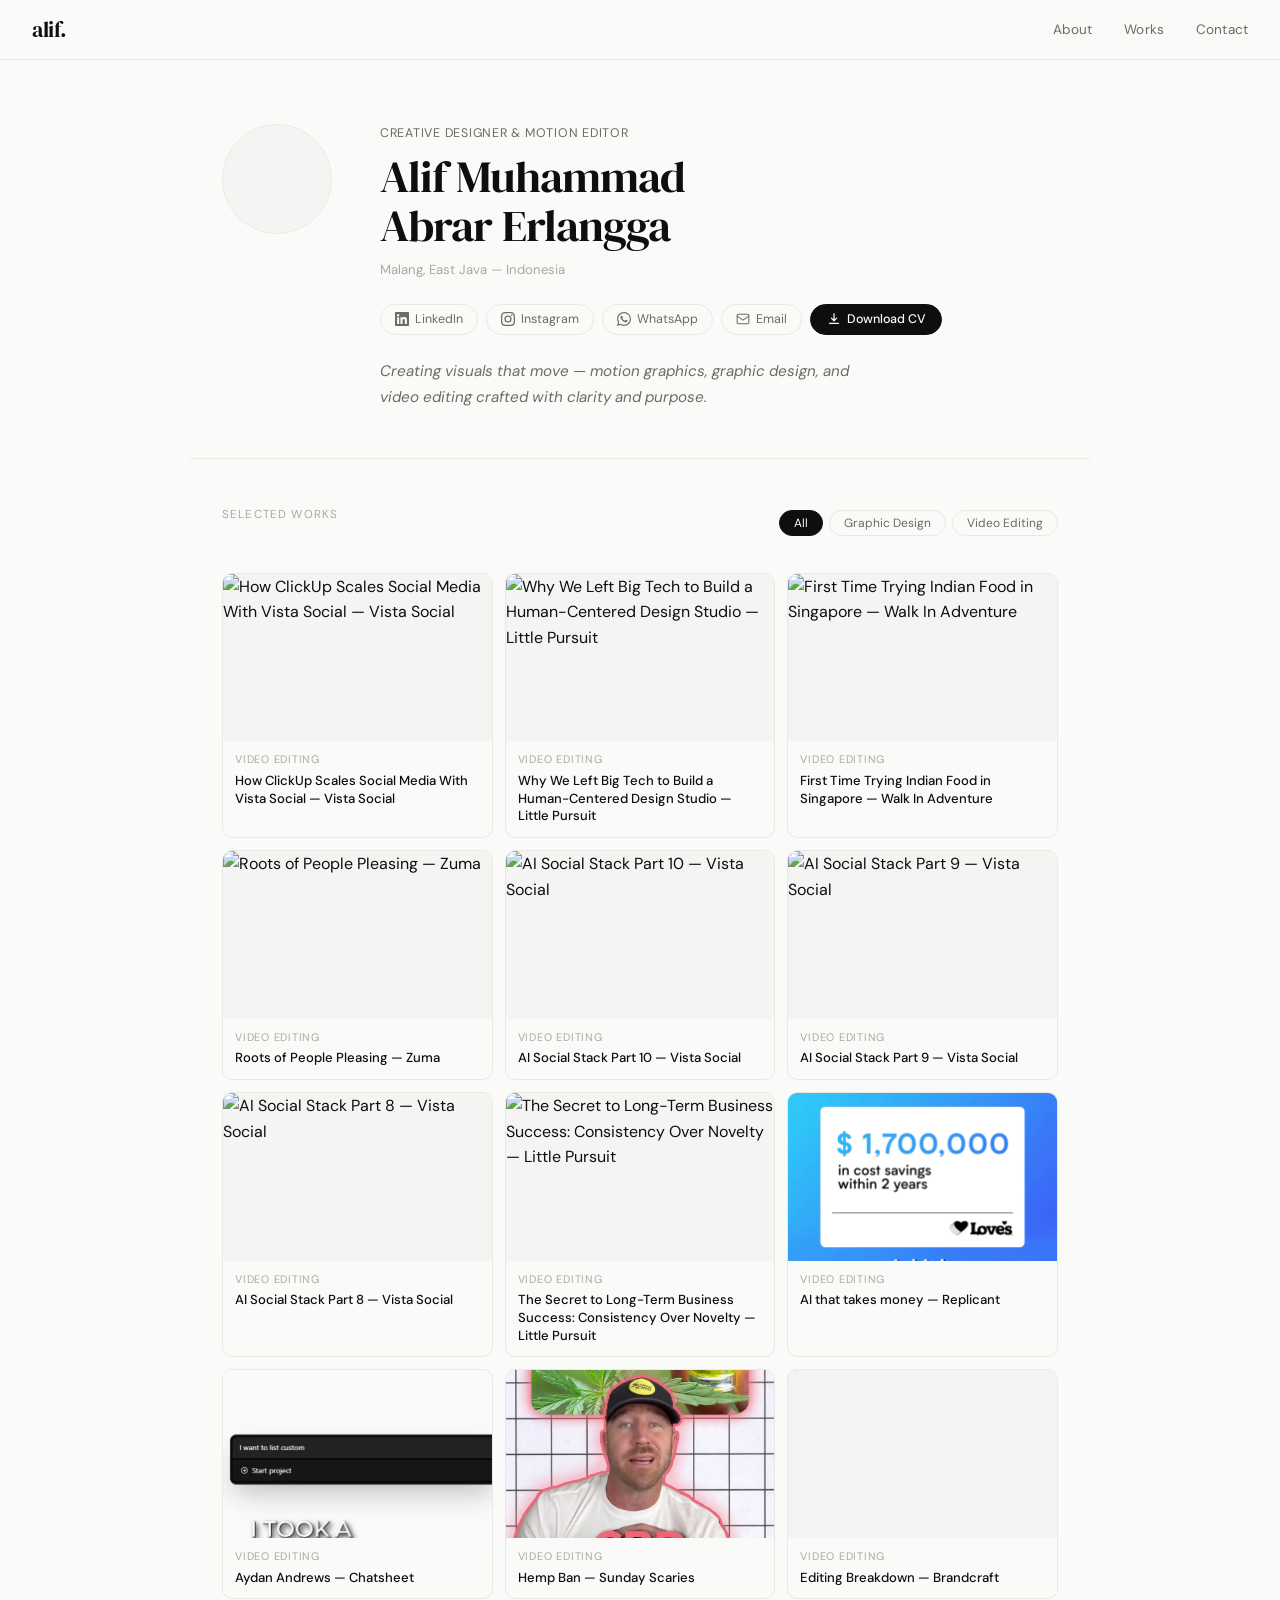
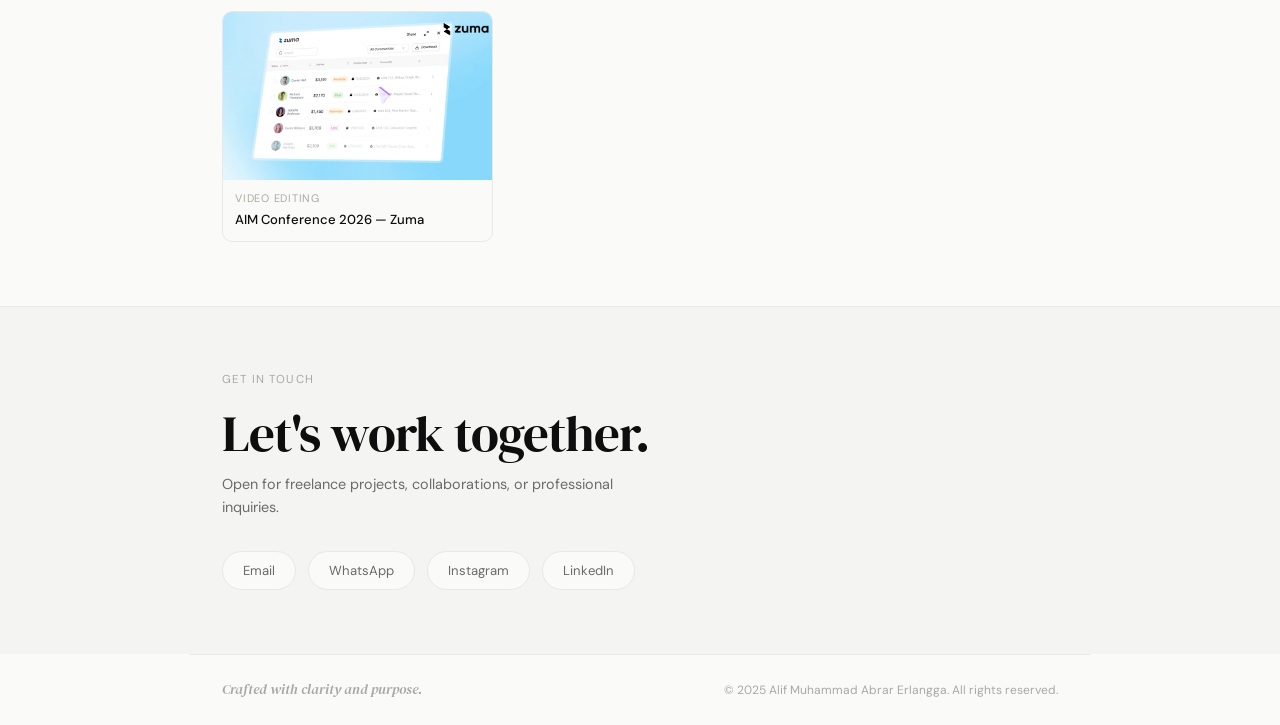
==== index.html @ cfc94c63 "Update index.html" ====
<!DOCTYPE html>
<html lang="id">
<head>
  <meta charset="UTF-8" />
  <meta name="viewport" content="width=device-width, initial-scale=1.0" />
  <title>Alif Muhammad Abrar Erlangga — Creative Designer & Motion Editor</title>
  <meta name="description" content="Portfolio of Alif Muhammad Abrar Erlangga — Creative Designer & Motion Editor based in Malang, Indonesia." />
  <link rel="stylesheet" href="style.css" />
  <link rel="stylesheet" href="lightbox.css" />
  <link rel="preconnect" href="https://fonts.googleapis.com" />
  <link rel="preconnect" href="https://fonts.gstatic.com" crossorigin />
  <link rel="icon" type="image/png" href="favicon.png" />
  <link href="https://fonts.googleapis.com/css2?family=DM+Sans:ital,opsz,wght@0,9..40,300;0,9..40,400;0,9..40,500;1,9..40,300&family=DM+Serif+Display:ital@0;1&display=swap" rel="stylesheet" />
</head>
<body>

  <!-- NAVBAR -->
  <nav class="navbar" id="navbar">
    <a href="#" class="nav-logo">alif.</a>
    <div class="nav-links">
      <a href="#about" class="nav-link">About</a>
      <a href="#works" class="nav-link">Works</a>
      <a href="#contact" class="nav-link">Contact</a>
    </div>
    <button class="nav-toggle" id="navToggle" aria-label="Toggle menu">
      <span></span><span></span>
    </button>
  </nav>

  <!-- HERO -->
  <section class="hero" id="about">
    <div class="hero-inner">
      <div class="hero-photo-col">
        <div class="hero-photo">
          <img src="assets/img/profile.jpg" alt="Alif Muhammad Abrar Erlangga" onerror="this.style.display='none';this.nextElementSibling.style.display='flex'" />
          <div class="hero-initials">AE</div>
        </div>
      </div>
      <div class="hero-info">
        <p class="hero-role">Creative Designer &amp; Motion Editor</p>
        <h1 class="hero-name">Alif Muhammad<br>Abrar Erlangga</h1>
        <p class="hero-location">Malang, East Java — Indonesia</p>
        <div class="hero-actions">
          <a href="https://linkedin.com/in/alif-muhammad-abrar-erlangga-16650622a" target="_blank" class="btn-social">
            <svg width="14" height="14" viewBox="0 0 24 24" fill="currentColor"><path d="M20.447 20.452h-3.554v-5.569c0-1.328-.027-3.037-1.852-3.037-1.853 0-2.136 1.445-2.136 2.939v5.667H9.351V9h3.414v1.561h.046c.477-.9 1.637-1.85 3.37-1.85 3.601 0 4.267 2.37 4.267 5.455v6.286zM5.337 7.433a2.062 2.062 0 01-2.063-2.065 2.064 2.064 0 112.063 2.065zm1.782 13.019H3.555V9h3.564v11.452zM22.225 0H1.771C.792 0 0 .774 0 1.729v20.542C0 23.227.792 24 1.771 24h20.451C23.2 24 24 23.227 24 22.271V1.729C24 .774 23.2 0 22.222 0h.003z"/></svg>
            LinkedIn
          </a>
          <a href="https://instagram.com/aliiffffffff" target="_blank" class="btn-social">
            <svg width="14" height="14" viewBox="0 0 24 24" fill="currentColor"><path d="M12 2.163c3.204 0 3.584.012 4.85.07 3.252.148 4.771 1.691 4.919 4.919.058 1.265.069 1.645.069 4.849 0 3.205-.012 3.584-.069 4.849-.149 3.225-1.664 4.771-4.919 4.919-1.266.058-1.644.07-4.85.07-3.204 0-3.584-.012-4.849-.07-3.26-.149-4.771-1.699-4.919-4.92-.058-1.265-.07-1.644-.07-4.849 0-3.204.013-3.583.07-4.849.149-3.227 1.664-4.771 4.919-4.919 1.266-.057 1.645-.069 4.849-.069zM12 0C8.741 0 8.333.014 7.053.072 2.695.272.273 2.69.073 7.052.014 8.333 0 8.741 0 12c0 3.259.014 3.668.072 4.948.2 4.358 2.618 6.78 6.98 6.98C8.333 23.986 8.741 24 12 24c3.259 0 3.668-.014 4.948-.072 4.354-.2 6.782-2.618 6.979-6.98.059-1.28.073-1.689.073-4.948 0-3.259-.014-3.667-.072-4.947-.196-4.354-2.617-6.78-6.979-6.98C15.668.014 15.259 0 12 0zm0 5.838a6.162 6.162 0 100 12.324 6.162 6.162 0 000-12.324zM12 16a4 4 0 110-8 4 4 0 010 8zm6.406-11.845a1.44 1.44 0 100 2.881 1.44 1.44 0 000-2.881z"/></svg>
            Instagram
          </a>
          <a href="https://wa.me/6282291507173" target="_blank" class="btn-social">
            <svg width="14" height="14" viewBox="0 0 24 24" fill="currentColor"><path d="M17.472 14.382c-.297-.149-1.758-.867-2.03-.967-.273-.099-.471-.148-.67.15-.197.297-.767.966-.94 1.164-.173.199-.347.223-.644.075-.297-.15-1.255-.463-2.39-1.475-.883-.788-1.48-1.761-1.653-2.059-.173-.297-.018-.458.13-.606.134-.133.298-.347.446-.52.149-.174.198-.298.298-.497.099-.198.05-.371-.025-.52-.075-.149-.669-1.612-.916-2.207-.242-.579-.487-.5-.669-.51-.173-.008-.371-.01-.57-.01-.198 0-.52.074-.792.372-.272.297-1.04 1.016-1.04 2.479 0 1.462 1.065 2.875 1.213 3.074.149.198 2.096 3.2 5.077 4.487.709.306 1.262.489 1.694.625.712.227 1.36.195 1.871.118.571-.085 1.758-.719 2.006-1.413.248-.694.248-1.289.173-1.413-.074-.124-.272-.198-.57-.347m-5.421 7.403h-.004a9.87 9.87 0 01-5.031-1.378l-.361-.214-3.741.982.998-3.648-.235-.374a9.86 9.86 0 01-1.51-5.26c.001-5.45 4.436-9.884 9.888-9.884 2.64 0 5.122 1.03 6.988 2.898a9.825 9.825 0 012.893 6.994c-.003 5.45-4.437 9.884-9.885 9.884m8.413-18.297A11.815 11.815 0 0012.05 0C5.495 0 .16 5.335.157 11.892c0 2.096.547 4.142 1.588 5.945L.057 24l6.305-1.654a11.882 11.882 0 005.683 1.448h.005c6.554 0 11.89-5.335 11.893-11.893a11.821 11.821 0 00-3.48-8.413z"/></svg>
            WhatsApp
          </a>
          <a href="mailto:alifsds5d@gmail.com" class="btn-social">
            <svg width="14" height="14" viewBox="0 0 24 24" fill="none" stroke="currentColor" stroke-width="1.8" stroke-linecap="round" stroke-linejoin="round"><rect x="2" y="4" width="20" height="16" rx="2"/><path d="M2 7l10 7 10-7"/></svg>
            Email
          </a>
          <a href="CV 2026 - CR.pdf" target="_blank" class="btn-cv">
            <svg width="14" height="14" viewBox="0 0 16 16" fill="none"><path d="M8 2v8M5 7l3 3 3-3M3 13h10" stroke="currentColor" stroke-width="1.4" stroke-linecap="round" stroke-linejoin="round"/></svg>
            Download CV
          </a>
        </div>
        <p class="hero-tagline">Creating visuals that move — motion graphics, graphic design, and video editing crafted with clarity and purpose.</p>
      </div>
    </div>
  </section>

  <!-- DIVIDER -->
  <div class="section-divider"></div>

  <!-- WORKS -->
  <section class="works" id="works">
  <div class="works-header">
    <p class="section-label">Selected works</p>
    <div class="filter-row" id="filterRow">
      <button class="filter-btn active" data-filter="all">All</button>
      <button class="filter-btn" data-filter="graphic-design">Graphic Design</button>
      <button class="filter-btn" data-filter="video-editing">Video Editing</button>
    </div>
  </div>
 
  <div class="works-grid" id="worksGrid">
 
    <!-- 
    ============================================
    TEMPLATE KARTU VIDEO — YOUTUBE
    ============================================
    data-video-type="youtube"
    data-video-src = embed URL YouTube
 
    Cara dapat embed URL YouTube:
    1. Buka video di YouTube
    2. Klik Share → Embed
    3. Copy hanya bagian src="..." nya saja
       Contoh: https://www.youtube.com/embed/xxxxxxxxxxx
    ============================================
    -->
    <a href="#" class="work-card" 
       data-category="video-editing"
       data-video-type="youtube"
       data-video-src="https://www.youtube.com/embed/0dvUJaFD2ds?si=YnhcgxClpp3UQ9eo"
       data-orientation="horizontal">
      <div class="work-thumb">
        <img src="https://img.youtube.com/vi/0dvUJaFD2ds/maxresdefault.jpg" alt="How ClickUp Scales Social Media With Vista Social — Vista Social" />
        <div class="play-icon">
          <div class="play-circle">
            <svg width="14" height="14" viewBox="0 0 16 16" fill="#0e0e0e"><path d="M5 3.5l8 4.5-8 4.5V3.5z"/></svg>
          </div>
        </div>
        <span class="source-badge">YouTube</span>
      </div>
      <div class="work-info">
        <span class="work-cat">Video Editing</span>
        <p class="work-title">How ClickUp Scales Social Media With Vista Social — Vista Social</p>
      </div>
    </a>

    <a href="#" class="work-card" 
       data-category="video-editing"
       data-video-type="youtube"
       data-video-src="https://www.youtube.com/embed/MTUBtIUphks?si=9k45FvwaZe3QTC3C"
       data-orientation="horizontal">
      <div class="work-thumb">
        <img src="https://img.youtube.com/vi/MTUBtIUphks/maxresdefault.jpg" alt="Why We Left Big Tech to Build a Human-Centered Design Studio — Little Pursuit" />
        <div class="play-icon">
          <div class="play-circle">
            <svg width="14" height="14" viewBox="0 0 16 16" fill="#0e0e0e"><path d="M5 3.5l8 4.5-8 4.5V3.5z"/></svg>
          </div>
        </div>
        <span class="source-badge">YouTube</span>
      </div>
      <div class="work-info">
        <span class="work-cat">Video Editing</span>
        <p class="work-title">Why We Left Big Tech to Build a Human-Centered Design Studio — Little Pursuit</p>
      </div>
    </a>

    <a href="#" class="work-card" 
       data-category="video-editing"
       data-video-type="youtube"
       data-video-src="https://www.youtube.com/embed/rChV_Sbd2rg"
       data-orientation="vertical">
      <div class="work-thumb">
        <img src="https://img.youtube.com/vi/rChV_Sbd2rg/maxresdefault.jpg" alt="First Time Trying Indian Food in Singapore — Walk In Adventure" />
        <div class="play-icon">
          <div class="play-circle">
            <svg width="14" height="14" viewBox="0 0 16 16" fill="#0e0e0e"><path d="M5 3.5l8 4.5-8 4.5V3.5z"/></svg>
          </div>
        </div>
        <span class="source-badge">YouTube</span>
      </div>
      <div class="work-info">
        <span class="work-cat">Video Editing</span>
        <p class="work-title">First Time Trying Indian Food in Singapore — Walk In Adventure</p>
      </div>
    </a>

    <a href="#" class="work-card" 
       data-category="video-editing"
       data-video-type="youtube"
       data-video-src="https://www.youtube.com/embed/nUS17fN86F8"
       data-orientation="vertical">
      <div class="work-thumb">
        <img src="https://img.youtube.com/vi/nUS17fN86F8/maxresdefault.jpg" alt="Roots of People Pleasing — Zuma" />
        <div class="play-icon">
          <div class="play-circle">
            <svg width="14" height="14" viewBox="0 0 16 16" fill="#0e0e0e"><path d="M5 3.5l8 4.5-8 4.5V3.5z"/></svg>
          </div>
        </div>
        <span class="source-badge">YouTube</span>
      </div>
      <div class="work-info">
        <span class="work-cat">Video Editing</span>
        <p class="work-title">Roots of People Pleasing — Zuma</p>
      </div>
    </a>

    <a href="#" class="work-card" 
       data-category="video-editing"
       data-video-type="youtube"
       data-video-src="https://www.youtube.com/embed/9LvOjXJvP6I"
       data-orientation="vertical">
      <div class="work-thumb">
        <img src="https://img.youtube.com/vi/9LvOjXJvP6I/maxresdefault.jpg" alt="AI Social Stack Part 10 — Vista Social" />
        <div class="play-icon">
          <div class="play-circle">
            <svg width="14" height="14" viewBox="0 0 16 16" fill="#0e0e0e"><path d="M5 3.5l8 4.5-8 4.5V3.5z"/></svg>
          </div>
        </div>
        <span class="source-badge">YouTube</span>
      </div>
      <div class="work-info">
        <span class="work-cat">Video Editing</span>
        <p class="work-title">AI Social Stack Part 10 — Vista Social</p>
      </div>
    </a>

    <a href="#" class="work-card" 
       data-category="video-editing"
       data-video-type="youtube"
       data-video-src="https://www.youtube.com/embed/sD-t9vkwMe4"
       data-orientation="vertical">
      <div class="work-thumb">
        <img src="https://img.youtube.com/vi/sD-t9vkwMe4/maxresdefault.jpg" alt="AI Social Stack Part 9 — Vista Social" />
        <div class="play-icon">
          <div class="play-circle">
            <svg width="14" height="14" viewBox="0 0 16 16" fill="#0e0e0e"><path d="M5 3.5l8 4.5-8 4.5V3.5z"/></svg>
          </div>
        </div>
        <span class="source-badge">YouTube</span>
      </div>
      <div class="work-info">
        <span class="work-cat">Video Editing</span>
        <p class="work-title">AI Social Stack Part 9 — Vista Social</p>
      </div>
    </a>

    <a href="#" class="work-card" 
       data-category="video-editing"
       data-video-type="youtube"
       data-video-src="https://www.youtube.com/embed/T8sllwCwqHg"
       data-orientation="vertical">
      <div class="work-thumb">
        <img src="https://img.youtube.com/vi/T8sllwCwqHg/maxresdefault.jpg" alt="AI Social Stack Part 8 — Vista Social" />
        <div class="play-icon">
          <div class="play-circle">
            <svg width="14" height="14" viewBox="0 0 16 16" fill="#0e0e0e"><path d="M5 3.5l8 4.5-8 4.5V3.5z"/></svg>
          </div>
        </div>
        <span class="source-badge">YouTube</span>
      </div>
      <div class="work-info">
        <span class="work-cat">Video Editing</span>
        <p class="work-title">AI Social Stack Part 8 — Vista Social</p>
      </div>
    </a>

    <a href="#" class="work-card" 
       data-category="video-editing"
       data-video-type="youtube"
       data-video-src="https://www.youtube.com/embed/FMcfrG5ez_Y"
       data-orientation="vertical">
      <div class="work-thumb">
        <img src="https://img.youtube.com/vi/FMcfrG5ez_Y/maxresdefault.jpg" alt="The Secret to Long-Term Business Success: Consistency Over Novelty — Little Pursuit" />
        <div class="play-icon">
          <div class="play-circle">
            <svg width="14" height="14" viewBox="0 0 16 16" fill="#0e0e0e"><path d="M5 3.5l8 4.5-8 4.5V3.5z"/></svg>
          </div>
        </div>
        <span class="source-badge">YouTube</span>
      </div>
      <div class="work-info">
        <span class="work-cat">Video Editing</span>
        <p class="work-title">The Secret to Long-Term Business Success: Consistency Over Novelty — Little Pursuit</p>
      </div>
    </a>
 
    <!-- 
    ============================================
    TEMPLATE KARTU VIDEO — GOOGLE DRIVE
    ============================================
    data-video-type="drive"
    data-video-src = embed URL Google Drive
 
    Cara dapat embed URL Google Drive:
    1. Upload video ke Google Drive
    2. Klik kanan video → Share → ubah ke "Anyone with the link"
    3. Klik kanan lagi → Open in new window
    4. Dari URL: https://drive.google.com/file/d/XXXXX/view
       Ubah jadi: https://drive.google.com/file/d/XXXXX/preview
    ============================================
    -->
    <a href="#" class="work-card"
       data-category="video-editing"
       data-video-type="drive"
       data-video-src="https://drive.google.com/file/d/1Qgv0s7dzySs5MHs0oPXRIQ0ST_lhKuOT/preview"
       data-orientation="vertical">
      <div class="work-thumb">
        <img src="assets/works/Replicant_AI that makes Money.png" alt="AI that takes money — Replicant" onerror="this.parentElement.classList.add('thumb-empty')" />
        <div class="play-icon">
          <div class="play-circle">
            <svg width="14" height="14" viewBox="0 0 16 16" fill="#0e0e0e"><path d="M5 3.5l8 4.5-8 4.5V3.5z"/></svg>
          </div>
        </div>
        <span class="source-badge">Drive</span>
      </div>
      <div class="work-info">
        <span class="work-cat">Video Editing</span>
        <p class="work-title">AI that takes money — Replicant</p>
      </div>
    </a>

    <a href="#" class="work-card"
       data-category="video-editing"
       data-video-type="drive"
       data-video-src="https://drive.google.com/file/d/1n0M-K12EulXLq_v0xlgLRZCsoUKAUzN-/preview"
       data-orientation="vertical">
      <div class="work-thumb">
        <img src="assets/works/Chatsheet_Aydan Andrews.png" alt="Aydan Andrews — Chatsheet" onerror="this.parentElement.classList.add('thumb-empty')" />
        <div class="play-icon">
          <div class="play-circle">
            <svg width="14" height="14" viewBox="0 0 16 16" fill="#0e0e0e"><path d="M5 3.5l8 4.5-8 4.5V3.5z"/></svg>
          </div>
        </div>
        <span class="source-badge">Drive</span>
      </div>
      <div class="work-info">
        <span class="work-cat">Video Editing</span>
        <p class="work-title">Aydan Andrews — Chatsheet</p>
      </div>
    </a>
 
    <!-- 
    ============================================
    TEMPLATE KARTU VIDEO — INSTAGRAM
    ============================================
    data-video-type="instagram"
    data-video-src = URL postingan Instagram kamu
 
    Contoh: https://www.instagram.com/p/XXXXXXXXXX/
    ============================================
    -->
    <a href="#" class="work-card"
       data-category="video-editing"
       data-video-type="instagram"
       data-video-src="https://www.instagram.com/reel/DScxjE4gTkS/?igsh=MXd1cHI3OWJhMjhiZA=="
       data-orientation="vertical">
      <div class="work-thumb">
        <img src="assets/works/Sunday Scaries_Hemp Ban.png" alt="Hemp Ban — Sunday Scaries" onerror="this.parentElement.classList.add('thumb-empty')" />
        <div class="play-icon">
          <div class="play-circle">
            <svg width="14" height="14" viewBox="0 0 16 16" fill="#0e0e0e"><path d="M5 3.5l8 4.5-8 4.5V3.5z"/></svg>
          </div>
        </div>
        <span class="source-badge">Instagram</span>
      </div>
      <div class="work-info">
        <span class="work-cat">Video Editing</span>
        <p class="work-title">Hemp Ban — Sunday Scaries</p>
      </div>
    </a>

    <a href="#" class="work-card"
       data-category="video-editing"
       data-video-type="instagram"
       data-video-src="https://www.instagram.com/reel/DUTu4dXDnOI"
       data-orientation="vertical">
      <div class="work-thumb">
        <img src="assets/works/Brandcraft_Editing Breakdown.png" alt="Editing Breakdown — Brandcraft" onerror="this.parentElement.classList.add('thumb-empty')" />
        <div class="play-icon">
          <div class="play-circle">
            <svg width="14" height="14" viewBox="0 0 16 16" fill="#0e0e0e"><path d="M5 3.5l8 4.5-8 4.5V3.5z"/></svg>
          </div>
        </div>
        <span class="source-badge">Instagram</span>
      </div>
      <div class="work-info">
        <span class="work-cat">Video Editing</span>
        <p class="work-title">Editing Breakdown — Brandcraft</p>
      </div>
    </a>

    <!-- 
    ============================================
    TEMPLATE KARTU VIDEO — LINKEDIN
    ============================================
    data-video-type="instagram"
    data-video-src = URL postingan Instagram kamu
 
    Contoh: https://www.instagram.com/p/XXXXXXXXXX/
    ============================================
    -->

    <a href="#" class="work-card"
   data-category="video-editing"
   data-video-type="linkedin"
   data-video-src="https://www.linkedin.com/posts/kendrick-bradley-3b094a108_ive-watched-ai-fail-in-front-of-prospects-ugcPost-7450629073292144640-C3cm"
   data-orientation="horizontal">
  <div class="work-thumb">
    <img src="assets/works/Zuma_AIM Conference 2026.png" alt="AIM Conference 2026 - Zuma"
         onerror="this.parentElement.classList.add('thumb-empty')" />
    <div class="play-icon">
      <div class="play-circle">
        <svg width="14" height="14" viewBox="0 0 16 16" fill="#0e0e0e">
          <path d="M5 3.5l8 4.5-8 4.5V3.5z"/>
        </svg>
      </div>
    </div>
    <span class="source-badge">LinkedIn</span>
  </div>
  <div class="work-info">
    <span class="work-cat">Video Editing</span>
    <p class="work-title">AIM Conference 2026 — Zuma</p>
  </div>
</a>
 
    <!-- 
    ============================================
    TEMPLATE KARTU GRAPHIC DESIGN (bukan video)
    Kartu ini klik → buka halaman project detail
    ============================================
    -->
    <!-- <a href="project-1.html" class="work-card" data-category="graphic-design">
      <div class="work-thumb">
        <img src="assets/works/design-1.jpg" alt="Design project 1" onerror="this.parentElement.classList.add('thumb-empty')" />
      </div>
      <div class="work-info">
        <span class="work-cat">Graphic Design</span>
        <p class="work-title">Nama Project — 2024</p>
      </div>
    </a> -->
 
    <!-- Tambah kartu baru dengan cara copy salah satu template di atas -->
 
  </div>
</section>

  <!-- CONTACT -->
  <section class="contact" id="contact">
    <div class="contact-inner">
      <p class="section-label">Get in touch</p>
      <h2 class="contact-heading">Let's work together.</h2>
      <p class="contact-sub">Open for freelance projects, collaborations, or professional inquiries.</p>
      <div class="contact-links">
        <a href="mailto:alifsds5d@gmail.com" class="contact-link">Email</a>
        <a href="https://wa.me/6282291507173" target="_blank" class="contact-link">WhatsApp</a>
        <a href="https://instagram.com/aliiffffffff" target="_blank" class="contact-link">Instagram</a>
        <a href="https://linkedin.com/in/alif-muhammad-abrar-erlangga-16650622a" target="_blank" class="contact-link">LinkedIn</a>
      </div>
    </div>
  </section>

  <!-- FOOTER -->
  <footer class="footer">
    <p class="footer-craft">Crafted with clarity and purpose.</p>
    <p class="footer-copy">© 2025 Alif Muhammad Abrar Erlangga. All rights reserved.</p>
  </footer>

  <script src="script.js"></script>

<div class="lightbox-overlay" id="lightboxOverlay">
  <div class="lightbox-box">
    <button class="lightbox-close" id="lightboxClose" aria-label="Tutup video">
      <svg width="14" height="14" viewBox="0 0 14 14" fill="none">
        <path d="M1 1l12 12M13 1L1 13" stroke-width="1.5" stroke-linecap="round"/>
      </svg>
    </button>
 
    <!-- YouTube / Drive -->
    <div class="lightbox-iframe-wrap" id="lightboxIframeWrap">
      <iframe src="" allowfullscreen allow="autoplay; encrypted-media"></iframe>
    </div>
 
    <!-- Instagram/LinkedIn redirect -->
<div class="lightbox-ig" id="lightboxIg" style="display:none">
      <div class="lightbox-ig-icon" id="lightboxIgIcon"></div>
      <p class="lightbox-ig-title" id="lightboxIgTitle"></p>
      <p class="lightbox-ig-sub" id="lightboxIgSub"></p>
      <a href="#" id="lightboxIgBtn" target="_blank" class="lightbox-ig-btn"></a>
    </div>
  </div>
</div>

  <script src="script.js"></script>
<script src="lightbox.js"></script>
  
</body>
</html>
---- style.css ----
/* =====================
   RESET & BASE
   ===================== */
*, *::before, *::after {
  box-sizing: border-box;
  margin: 0;
  padding: 0;
}

:root {
  --black: #0e0e0e;
  --white: #fafaf8;
  --gray-100: #f4f4f2;
  --gray-200: #e8e8e5;
  --gray-400: #a8a8a4;
  --gray-600: #6b6b67;
  --gray-800: #2e2e2c;
  --accent: #0e0e0e;

  --font-display: 'DM Serif Display', serif;
  --font-body: 'DM Sans', sans-serif;

  --nav-h: 60px;
  --max-w: 900px;
  --radius: 10px;
  --radius-sm: 6px;
  --transition: 0.2s ease;
}

html {
  scroll-behavior: smooth;
}

body {
  font-family: var(--font-body);
  background: var(--white);
  color: var(--black);
  line-height: 1.6;
  -webkit-font-smoothing: antialiased;
}

img, video {
  max-width: 100%;
  display: block;
}

a {
  color: inherit;
  text-decoration: none;
}

/* =====================
   NAVBAR
   ===================== */
.navbar {
  position: sticky;
  top: 0;
  z-index: 100;
  height: var(--nav-h);
  display: flex;
  align-items: center;
  justify-content: space-between;
  padding: 0 2rem;
  background: rgba(250, 250, 248, 0.92);
  backdrop-filter: blur(12px);
  border-bottom: 0.5px solid var(--gray-200);
  transition: border-color var(--transition);
}

.nav-logo {
  font-family: var(--font-display);
  font-size: 1.4rem;
  color: var(--black);
  letter-spacing: -0.02em;
}

.nav-links {
  display: flex;
  gap: 2rem;
}

.nav-link {
  font-size: 0.85rem;
  color: var(--gray-600);
  letter-spacing: 0.01em;
  transition: color var(--transition);
}

.nav-link:hover {
  color: var(--black);
}

.nav-toggle {
  display: none;
  flex-direction: column;
  gap: 5px;
  background: none;
  border: none;
  cursor: pointer;
  padding: 4px;
}

.nav-toggle span {
  display: block;
  width: 22px;
  height: 1.5px;
  background: var(--black);
  transition: var(--transition);
}

/* =====================
   HERO
   ===================== */
.hero {
  max-width: var(--max-w);
  margin: 0 auto;
  padding: 4rem 2rem 3rem;
}

.hero-inner {
  display: flex;
  gap: 3rem;
  align-items: flex-start;
}

.hero-photo-col {
  flex-shrink: 0;
}

.hero-photo {
  width: 110px;
  height: 110px;
  border-radius: 50%;
  overflow: hidden;
  border: 0.5px solid var(--gray-200);
  background: var(--gray-100) url('assets/img/profile.jpg') no-repeat center 20% / cover;
  display: flex;
  align-items: center;
  justify-content: center;
}

.hero-photo img {
  display: none;
}

.hero-initials {
  font-family: var(--font-display);
  font-size: 1.6rem;
  color: var(--gray-400);
  display: none !important;
}

.hero-photo img + .hero-initials {
  display: flex;
}

.hero-info {
  flex: 1;
}

.hero-role {
  font-size: 0.78rem;
  color: var(--gray-600);
  letter-spacing: 0.06em;
  text-transform: uppercase;
  margin-bottom: 0.5rem;
}

.hero-name {
  font-family: var(--font-display);
  font-size: clamp(1.9rem, 4vw, 2.8rem);
  font-weight: 400;
  line-height: 1.1;
  letter-spacing: -0.02em;
  color: var(--black);
  margin-bottom: 0.5rem;
}

.hero-location {
  font-size: 0.82rem;
  color: var(--gray-400);
  margin-bottom: 1.5rem;
}

.hero-actions {
  display: flex;
  gap: 8px;
  flex-wrap: wrap;
  margin-bottom: 1.5rem;
}

.btn-social {
  display: inline-flex;
  align-items: center;
  gap: 6px;
  font-size: 0.78rem;
  color: var(--gray-600);
  border: 0.5px solid var(--gray-200);
  border-radius: 99px;
  padding: 5px 14px;
  transition: all var(--transition);
  background: transparent;
}

.btn-social:hover {
  color: var(--black);
  border-color: var(--gray-400);
  background: var(--gray-100);
}

.btn-cv {
  display: inline-flex;
  align-items: center;
  gap: 6px;
  font-size: 0.78rem;
  font-weight: 500;
  color: var(--white);
  background: var(--black);
  border: 0.5px solid var(--black);
  border-radius: 99px;
  padding: 5px 16px;
  transition: all var(--transition);
}

.btn-cv:hover {
  background: var(--gray-800);
}

.hero-tagline {
  font-size: 0.95rem;
  color: var(--gray-600);
  line-height: 1.65;
  max-width: 480px;
  font-style: italic;
}

/* =====================
   DIVIDER
   ===================== */
.section-divider {
  max-width: var(--max-w);
  margin: 0 auto;
  padding: 0 2rem;
  height: 0.5px;
  background: var(--gray-200);
}

/* =====================
   WORKS
   ===================== */
.works {
  max-width: var(--max-w);
  margin: 0 auto;
  padding: 3rem 2rem 4rem;
}

.section-label {
  font-size: 0.72rem;
  text-transform: uppercase;
  letter-spacing: 0.1em;
  color: var(--gray-400);
  margin-bottom: 1rem;
}

.works-header {
  display: flex;
  align-items: center;
  justify-content: space-between;
  flex-wrap: wrap;
  gap: 1rem;
  margin-bottom: 2rem;
}

.filter-row {
  display: flex;
  gap: 6px;
  flex-wrap: wrap;
}

.filter-btn {
  font-family: var(--font-body);
  font-size: 0.75rem;
  padding: 4px 14px;
  border-radius: 99px;
  border: 0.5px solid var(--gray-200);
  color: var(--gray-600);
  background: transparent;
  cursor: pointer;
  transition: all var(--transition);
}

.filter-btn:hover {
  border-color: var(--gray-400);
  color: var(--black);
}

.filter-btn.active {
  background: var(--black);
  color: var(--white);
  border-color: var(--black);
}

/* =====================
   WORKS GRID
   ===================== */
.works-grid {
  display: grid;
  grid-template-columns: repeat(3, minmax(0, 1fr));
  gap: 12px;
}

.work-card {
  border: 0.5px solid var(--gray-200);
  border-radius: var(--radius);
  overflow: hidden;
  cursor: pointer;
  transition: border-color var(--transition), transform var(--transition);
  background: var(--white);
}

.work-card:hover {
  border-color: var(--gray-400);
  transform: translateY(-2px);
}

.work-card.hidden {
  display: none;
}

.work-thumb {
  width: 100%;
  aspect-ratio: 16 / 10;
  background: var(--gray-100);
  overflow: hidden;
  position: relative;
}

.work-thumb img,
.work-thumb video {
  width: 100%;
  height: 100%;
  object-fit: cover;
  transition: transform 0.3s ease;
}

.work-card:hover .work-thumb img,
.work-card:hover .work-thumb video {
  transform: scale(1.03);
}

.work-thumb.thumb-empty::after {
  content: '';
  position: absolute;
  inset: 0;
  background: var(--gray-100);
}

.work-info {
  padding: 10px 12px 12px;
}

.work-cat {
  font-size: 0.68rem;
  text-transform: uppercase;
  letter-spacing: 0.07em;
  color: var(--gray-400);
  display: block;
  margin-bottom: 3px;
}

.work-title {
  font-size: 0.82rem;
  font-weight: 500;
  color: var(--black);
  line-height: 1.35;
}

/* =====================
   CONTACT
   ===================== */
.contact {
  background: var(--gray-100);
  border-top: 0.5px solid var(--gray-200);
}

.contact-inner {
  max-width: var(--max-w);
  margin: 0 auto;
  padding: 4rem 2rem;
}

.contact-heading {
  font-family: var(--font-display);
  font-size: clamp(2rem, 5vw, 3.2rem);
  font-weight: 400;
  letter-spacing: -0.02em;
  color: var(--black);
  margin-bottom: 0.75rem;
  line-height: 1.1;
}

.contact-sub {
  font-size: 0.9rem;
  color: var(--gray-600);
  margin-bottom: 2rem;
  max-width: 420px;
  line-height: 1.6;
}

.contact-links {
  display: flex;
  gap: 12px;
  flex-wrap: wrap;
}

.contact-link {
  font-size: 0.82rem;
  color: var(--gray-600);
  border: 0.5px solid var(--gray-200);
  border-radius: 99px;
  padding: 8px 20px;
  background: var(--white);
  transition: all var(--transition);
}

.contact-link:hover {
  color: var(--black);
  border-color: var(--black);
}

/* =====================
   FOOTER
   ===================== */
.footer {
  max-width: var(--max-w);
  margin: 0 auto;
  padding: 1.5rem 2rem;
  display: flex;
  justify-content: space-between;
  align-items: center;
  flex-wrap: wrap;
  gap: 0.5rem;
  border-top: 0.5px solid var(--gray-200);
}

.footer-craft {
  font-family: var(--font-display);
  font-style: italic;
  font-size: 0.85rem;
  color: var(--gray-400);
}

.footer-copy {
  font-size: 0.75rem;
  color: var(--gray-400);
}

/* =====================
   ANIMATIONS
   ===================== */
@keyframes fadeUp {
  from { opacity: 0; transform: translateY(16px); }
  to   { opacity: 1; transform: translateY(0); }
}

.hero-inner {
  animation: fadeUp 0.5s ease both;
}

.work-card {
  animation: fadeUp 0.4s ease both;
}

/* =====================
   RESPONSIVE
   ===================== */
@media (max-width: 680px) {
  .navbar { padding: 0 1.25rem; }

  .nav-links { display: none; }

  .nav-toggle { display: flex; }

  .nav-links.open {
    display: flex;
    flex-direction: column;
    position: absolute;
    top: var(--nav-h);
    left: 0; right: 0;
    background: var(--white);
    border-bottom: 0.5px solid var(--gray-200);
    padding: 1rem 1.25rem 1.5rem;
    gap: 1rem;
  }

  .hero { padding: 2.5rem 1.25rem 2rem; }

  .hero-inner {
    flex-direction: column;
    gap: 1.5rem;
  }

  .hero-photo { width: 80px; height: 80px; }

  .works { padding: 2rem 1.25rem 3rem; }

  .works-header { flex-direction: column; align-items: flex-start; }

  .works-grid { grid-template-columns: repeat(2, minmax(0, 1fr)); gap: 10px; }

  .contact-inner { padding: 3rem 1.25rem; }

  .footer { padding: 1.25rem; flex-direction: column; align-items: flex-start; gap: 0.25rem; }
}

@media (max-width: 400px) {
  .works-grid { grid-template-columns: 1fr; }
}

/* 
Tambahkan kode ini di paling bawah style.css kamu
*/

/* =====================
   UNDER CONSTRUCTION
   ===================== */
.under-construction {
  padding: 4rem 1rem;
  text-align: center;
}

.uc-inner {
  display: inline-flex;
  flex-direction: column;
  align-items: center;
  gap: 0.75rem;
  animation: fadeUp 0.4s ease both;
}

.uc-icon {
  width: 64px;
  height: 64px;
  border-radius: 50%;
  background: var(--gray-100);
  border: 0.5px solid var(--gray-200);
  display: flex;
  align-items: center;
  justify-content: center;
  color: var(--gray-400);
  margin-bottom: 0.5rem;
}

.uc-title {
  font-family: var(--font-display);
  font-size: 1.4rem;
  font-weight: 400;
  color: var(--black);
  letter-spacing: -0.01em;
}

.uc-sub {
  font-size: 0.85rem;
  color: var(--gray-400);
  line-height: 1.65;
}
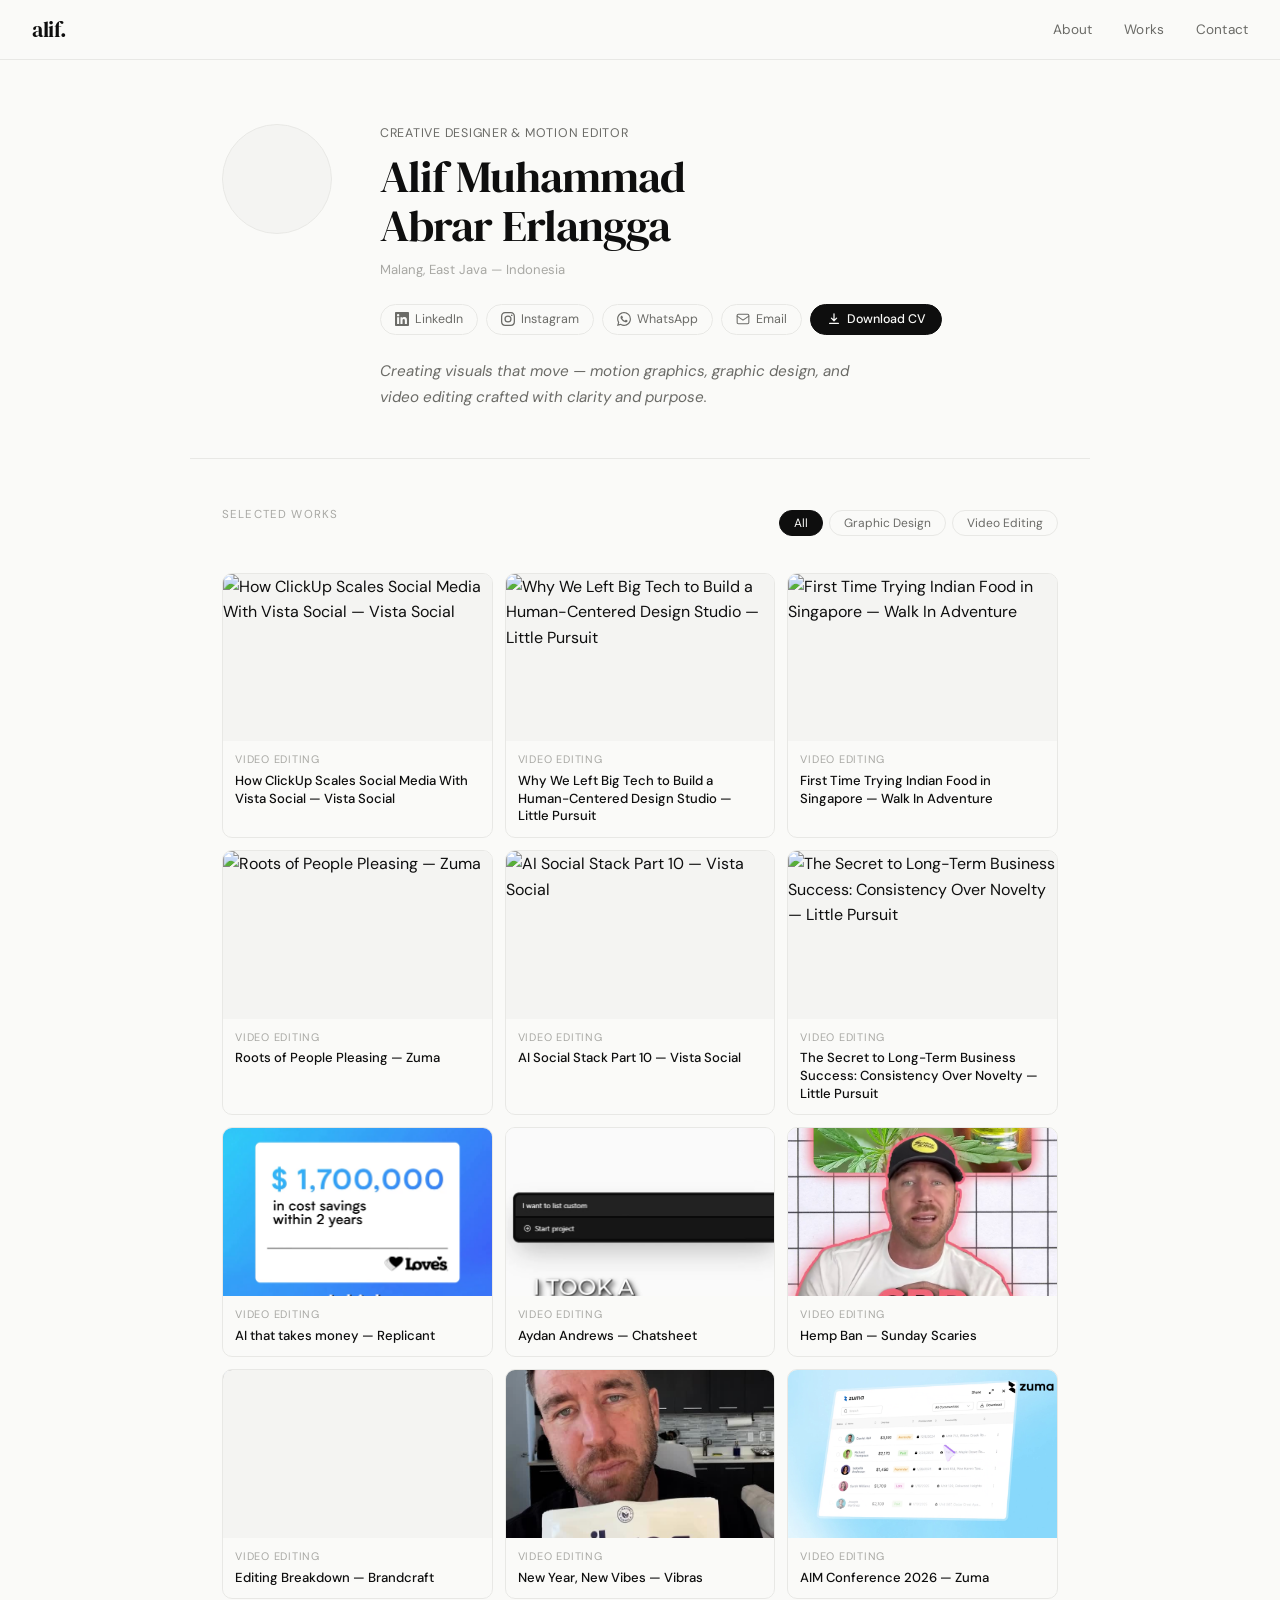
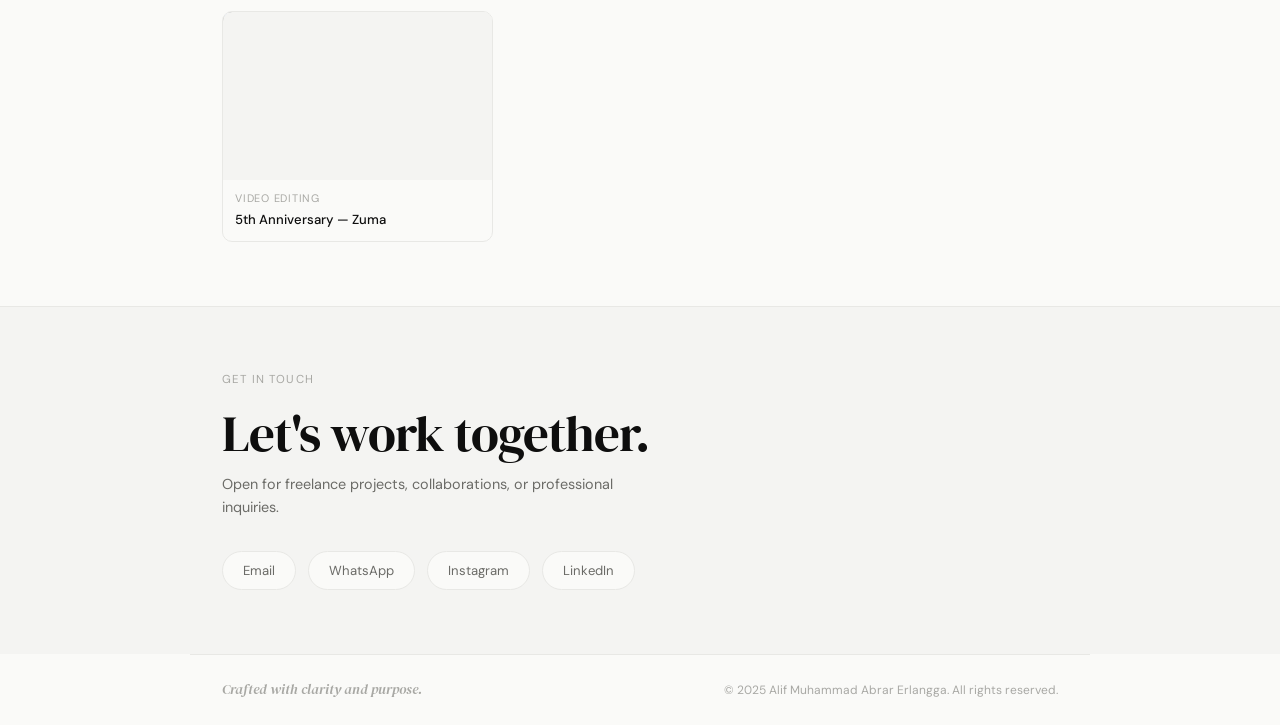
==== commit 4df52213: "Update index.html" ====
--- a/index.html
+++ b/index.html
@@ -200,46 +200,6 @@
     <a href="#" class="work-card" 
        data-category="video-editing"
        data-video-type="youtube"
-       data-video-src="https://www.youtube.com/embed/sD-t9vkwMe4"
-       data-orientation="vertical">
-      <div class="work-thumb">
-        <img src="https://img.youtube.com/vi/sD-t9vkwMe4/maxresdefault.jpg" alt="AI Social Stack Part 9 — Vista Social" />
-        <div class="play-icon">
-          <div class="play-circle">
-            <svg width="14" height="14" viewBox="0 0 16 16" fill="#0e0e0e"><path d="M5 3.5l8 4.5-8 4.5V3.5z"/></svg>
-          </div>
-        </div>
-        <span class="source-badge">YouTube</span>
-      </div>
-      <div class="work-info">
-        <span class="work-cat">Video Editing</span>
-        <p class="work-title">AI Social Stack Part 9 — Vista Social</p>
-      </div>
-    </a>
-
-    <a href="#" class="work-card" 
-       data-category="video-editing"
-       data-video-type="youtube"
-       data-video-src="https://www.youtube.com/embed/T8sllwCwqHg"
-       data-orientation="vertical">
-      <div class="work-thumb">
-        <img src="https://img.youtube.com/vi/T8sllwCwqHg/maxresdefault.jpg" alt="AI Social Stack Part 8 — Vista Social" />
-        <div class="play-icon">
-          <div class="play-circle">
-            <svg width="14" height="14" viewBox="0 0 16 16" fill="#0e0e0e"><path d="M5 3.5l8 4.5-8 4.5V3.5z"/></svg>
-          </div>
-        </div>
-        <span class="source-badge">YouTube</span>
-      </div>
-      <div class="work-info">
-        <span class="work-cat">Video Editing</span>
-        <p class="work-title">AI Social Stack Part 8 — Vista Social</p>
-      </div>
-    </a>
-
-    <a href="#" class="work-card" 
-       data-category="video-editing"
-       data-video-type="youtube"
        data-video-src="https://www.youtube.com/embed/FMcfrG5ez_Y"
        data-orientation="vertical">
       <div class="work-thumb">
@@ -362,6 +322,26 @@
       </div>
     </a>
 
+    <a href="#" class="work-card"
+       data-category="video-editing"
+       data-video-type="instagram"
+       data-video-src="https://www.instagram.com/reel/DUBNRjDDvZZ"
+       data-orientation="vertical">
+      <div class="work-thumb">
+        <img src="assets/works/Vibras_New Year New Vibes.jpg" alt="New Year, New Vibes — Vibras" onerror="this.parentElement.classList.add('thumb-empty')" />
+        <div class="play-icon">
+          <div class="play-circle">
+            <svg width="14" height="14" viewBox="0 0 16 16" fill="#0e0e0e"><path d="M5 3.5l8 4.5-8 4.5V3.5z"/></svg>
+          </div>
+        </div>
+        <span class="source-badge">Instagram</span>
+      </div>
+      <div class="work-info">
+        <span class="work-cat">Video Editing</span>
+        <p class="work-title">New Year, New Vibes — Vibras</p>
+      </div>
+    </a>
+
     <!-- 
     ============================================
     TEMPLATE KARTU VIDEO — LINKEDIN
@@ -373,7 +353,7 @@
     ============================================
     -->
 
-    <a href="#" class="work-card"
+  <a href="#" class="work-card"
    data-category="video-editing"
    data-video-type="linkedin"
    data-video-src="https://www.linkedin.com/posts/kendrick-bradley-3b094a108_ive-watched-ai-fail-in-front-of-prospects-ugcPost-7450629073292144640-C3cm"
@@ -395,6 +375,29 @@
     <p class="work-title">AIM Conference 2026 — Zuma</p>
   </div>
 </a>
+
+  <a href="#" class="work-card"
+   data-category="video-editing"
+   data-video-type="linkedin"
+   data-video-src="https://www.linkedin.com/posts/shiv-gettu_five-years-ago-we-started-zuma-with-a-ugcPost-7416543521437978624-fsdH"
+   data-orientation="vertical">
+  <div class="work-thumb">
+    <img src="assets/works/Zuma_5th Anniversary.png" alt="5th Anniversary — Zuma"
+         onerror="this.parentElement.classList.add('thumb-empty')" />
+    <div class="play-icon">
+      <div class="play-circle">
+        <svg width="14" height="14" viewBox="0 0 16 16" fill="#0e0e0e">
+          <path d="M5 3.5l8 4.5-8 4.5V3.5z"/>
+        </svg>
+      </div>
+    </div>
+    <span class="source-badge">LinkedIn</span>
+  </div>
+  <div class="work-info">
+    <span class="work-cat">Video Editing</span>
+    <p class="work-title">5th Anniversary — Zuma</p>
+  </div>
+</a>
  
     <!-- 
     ============================================
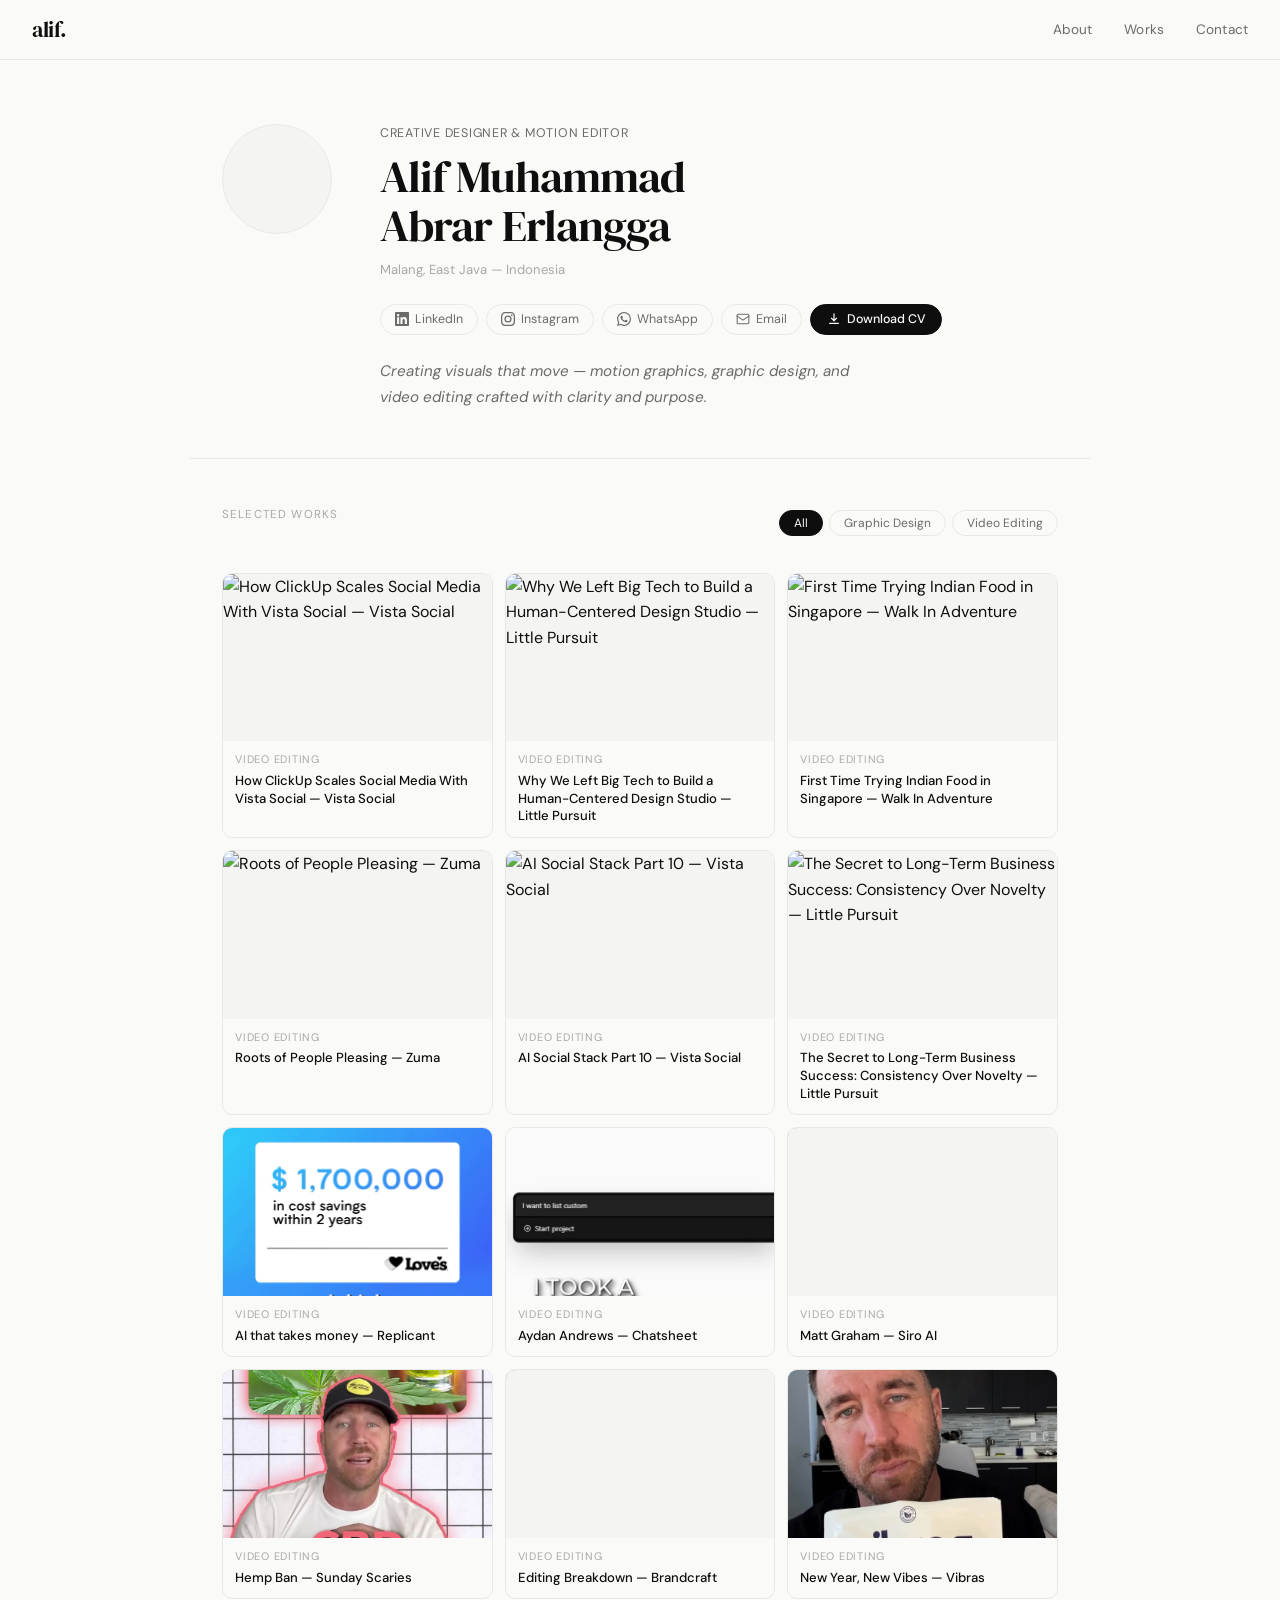
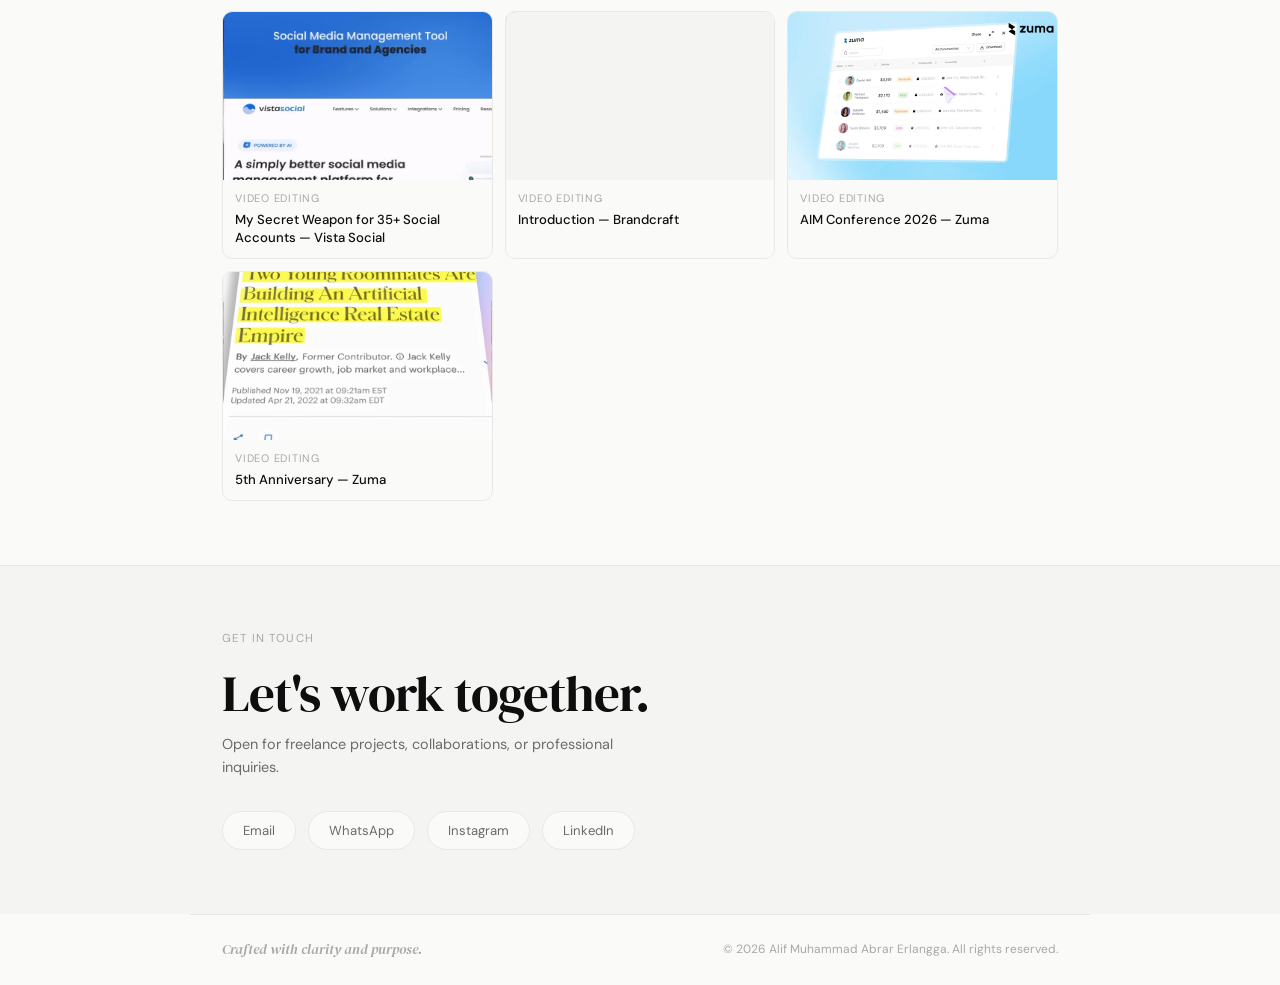
==== commit 585c9c87: "Update index.html" ====
--- a/index.html
+++ b/index.html
@@ -271,6 +271,26 @@
         <p class="work-title">Aydan Andrews — Chatsheet</p>
       </div>
     </a>
+
+    <a href="#" class="work-card"
+       data-category="video-editing"
+       data-video-type="drive"
+       data-video-src="https://drive.google.com/file/d/1RHFJOWzZv3S4_usARqSL96FlwTXhYsdO/preview"
+       data-orientation="vertical">
+      <div class="work-thumb">
+        <img src="assets/works/Siro AI_Matt Graham.png" alt="Matt Graham — Siro AI" onerror="this.parentElement.classList.add('thumb-empty')" />
+        <div class="play-icon">
+          <div class="play-circle">
+            <svg width="14" height="14" viewBox="0 0 16 16" fill="#0e0e0e"><path d="M5 3.5l8 4.5-8 4.5V3.5z"/></svg>
+          </div>
+        </div>
+        <span class="source-badge">Drive</span>
+      </div>
+      <div class="work-info">
+        <span class="work-cat">Video Editing</span>
+        <p class="work-title">Matt Graham — Siro AI</p>
+      </div>
+    </a>
  
     <!-- 
     ============================================
@@ -339,6 +359,46 @@
       <div class="work-info">
         <span class="work-cat">Video Editing</span>
         <p class="work-title">New Year, New Vibes — Vibras</p>
+      </div>
+    </a>
+
+    <a href="#" class="work-card"
+       data-category="video-editing"
+       data-video-type="instagram"
+       data-video-src="https://www.instagram.com/reel/DUn_RQzAhKV"
+       data-orientation="vertical">
+      <div class="work-thumb">
+        <img src="assets/works/Vista Social - My Secret Weapon.png" alt="My Secret Weapon for 35+ Social Accounts — Vista Social" onerror="this.parentElement.classList.add('thumb-empty')" />
+        <div class="play-icon">
+          <div class="play-circle">
+            <svg width="14" height="14" viewBox="0 0 16 16" fill="#0e0e0e"><path d="M5 3.5l8 4.5-8 4.5V3.5z"/></svg>
+          </div>
+        </div>
+        <span class="source-badge">Instagram</span>
+      </div>
+      <div class="work-info">
+        <span class="work-cat">Video Editing</span>
+        <p class="work-title">My Secret Weapon for 35+ Social Accounts — Vista Social</p>
+      </div>
+    </a>
+
+    <a href="#" class="work-card"
+       data-category="video-editing"
+       data-video-type="instagram"
+       data-video-src="https://www.instagram.com/reel/DUEjyibDisq"
+       data-orientation="vertical">
+      <div class="work-thumb">
+        <img src="assets/works/Brandcraft_Introduction.jpg" alt="Introduction — Brandcraft" onerror="this.parentElement.classList.add('thumb-empty')" />
+        <div class="play-icon">
+          <div class="play-circle">
+            <svg width="14" height="14" viewBox="0 0 16 16" fill="#0e0e0e"><path d="M5 3.5l8 4.5-8 4.5V3.5z"/></svg>
+          </div>
+        </div>
+        <span class="source-badge">Instagram</span>
+      </div>
+      <div class="work-info">
+        <span class="work-cat">Video Editing</span>
+        <p class="work-title">Introduction — Brandcraft</p>
       </div>
     </a>
 
@@ -438,7 +498,7 @@
   <!-- FOOTER -->
   <footer class="footer">
     <p class="footer-craft">Crafted with clarity and purpose.</p>
-    <p class="footer-copy">© 2025 Alif Muhammad Abrar Erlangga. All rights reserved.</p>
+    <p class="footer-copy">© 2026 Alif Muhammad Abrar Erlangga. All rights reserved.</p>
   </footer>
 
   <script src="script.js"></script>
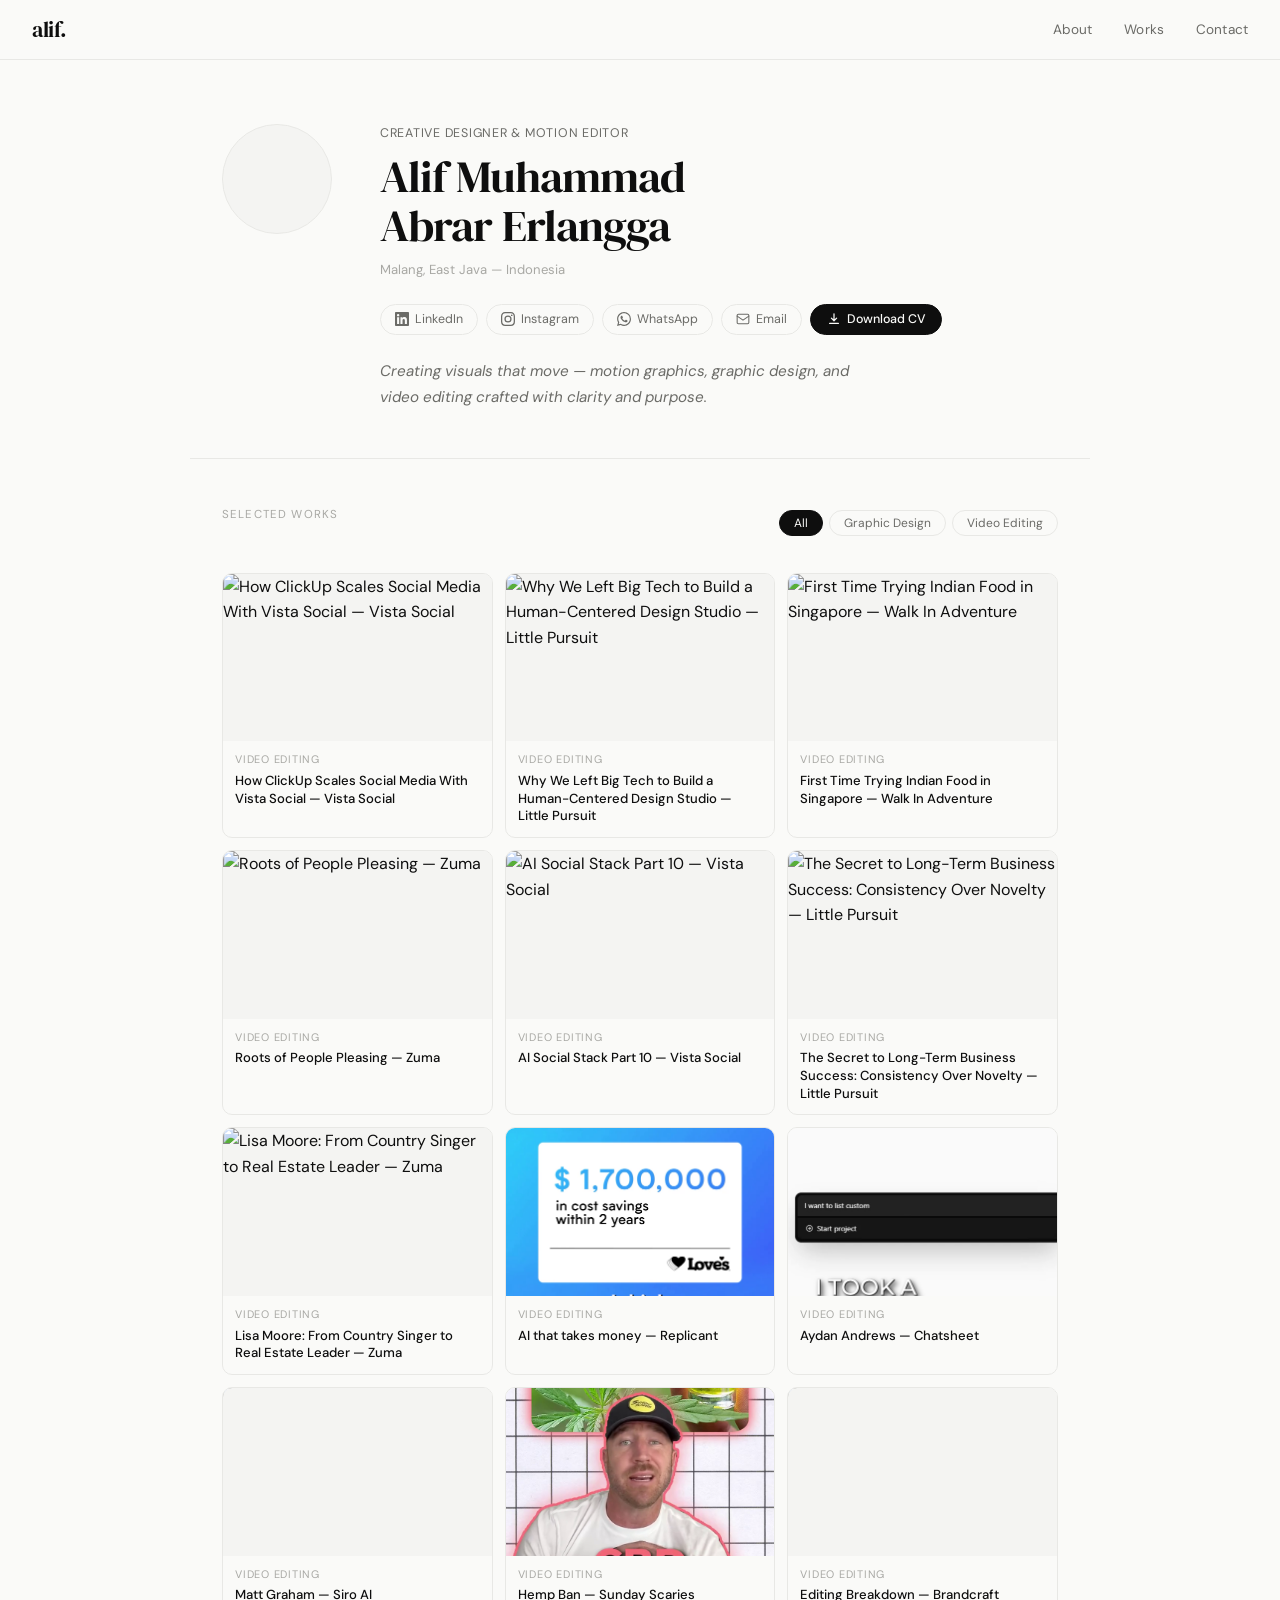
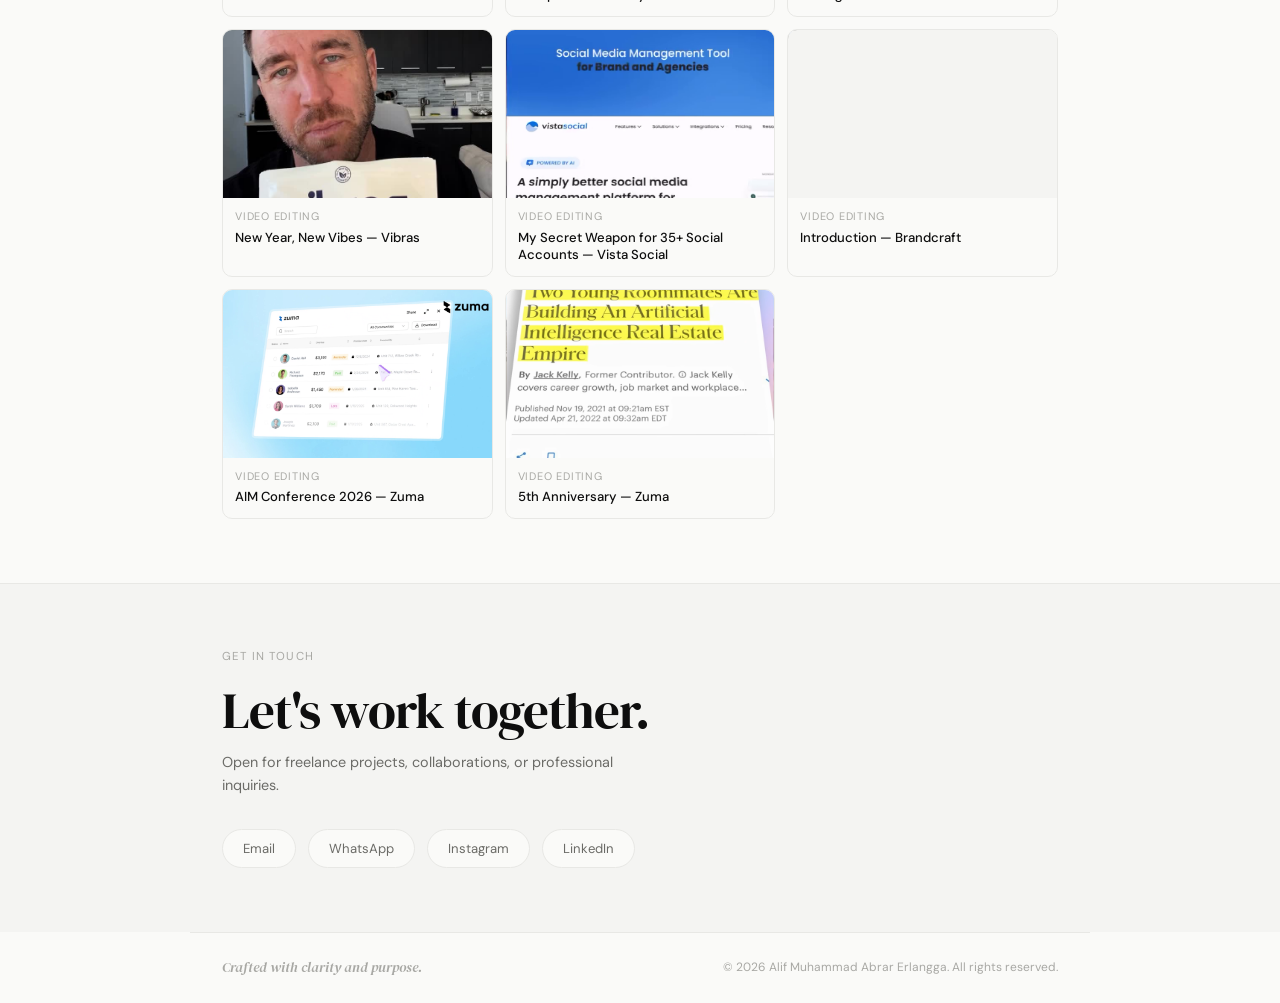
==== commit 347c0a79: "Update index.html" ====
--- a/index.html
+++ b/index.html
@@ -216,6 +216,26 @@
         <p class="work-title">The Secret to Long-Term Business Success: Consistency Over Novelty — Little Pursuit</p>
       </div>
     </a>
+
+    <a href="#" class="work-card" 
+       data-category="video-editing"
+       data-video-type="youtube"
+       data-video-src="https://www.youtube.com/embed/0ymkIuHilh4"
+       data-orientation="horizontal">
+      <div class="work-thumb">
+        <img src="https://img.youtube.com/vi/0ymkIuHilh4/maxresdefault.jpg" alt="Lisa Moore: From Country Singer to Real Estate Leader — Zuma" />
+        <div class="play-icon">
+          <div class="play-circle">
+            <svg width="14" height="14" viewBox="0 0 16 16" fill="#0e0e0e"><path d="M5 3.5l8 4.5-8 4.5V3.5z"/></svg>
+          </div>
+        </div>
+        <span class="source-badge">YouTube</span>
+      </div>
+      <div class="work-info">
+        <span class="work-cat">Video Editing</span>
+        <p class="work-title">Lisa Moore: From Country Singer to Real Estate Leader — Zuma</p>
+      </div>
+    </a>
  
     <!-- 
     ============================================
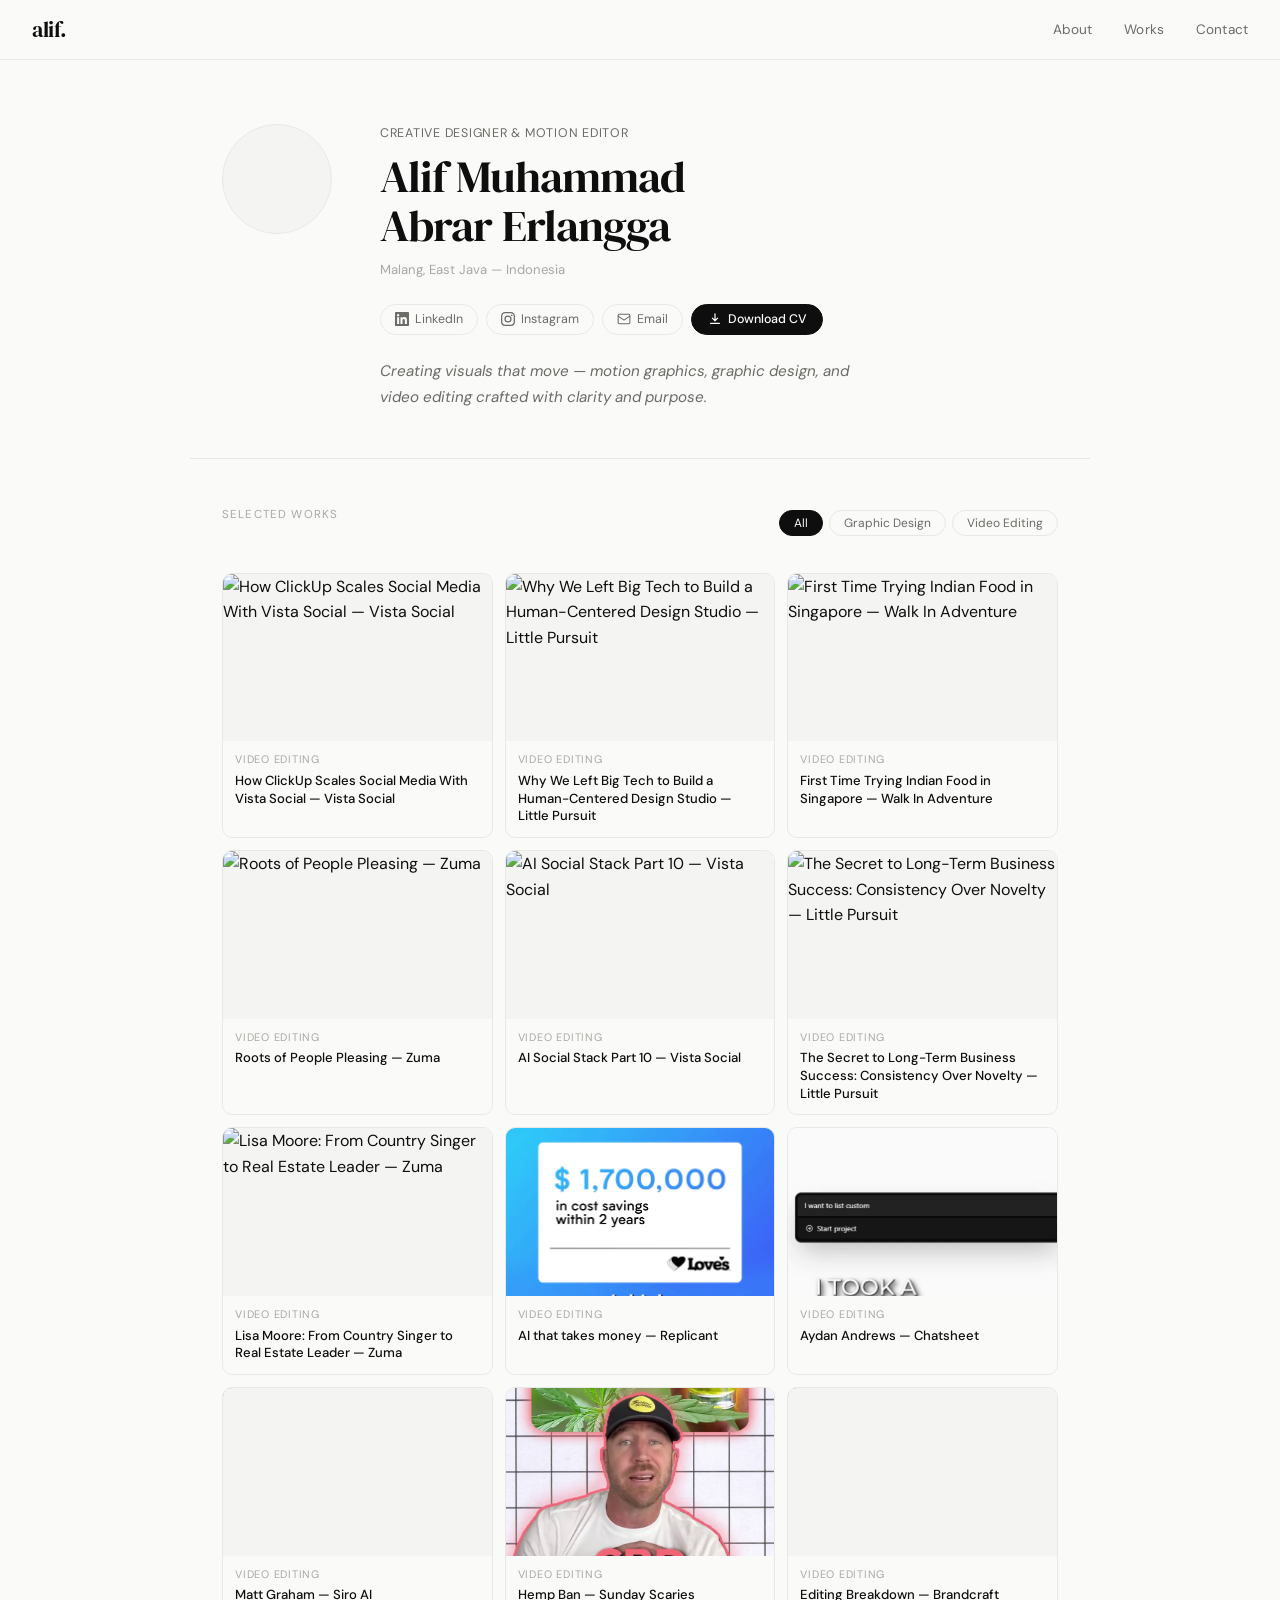
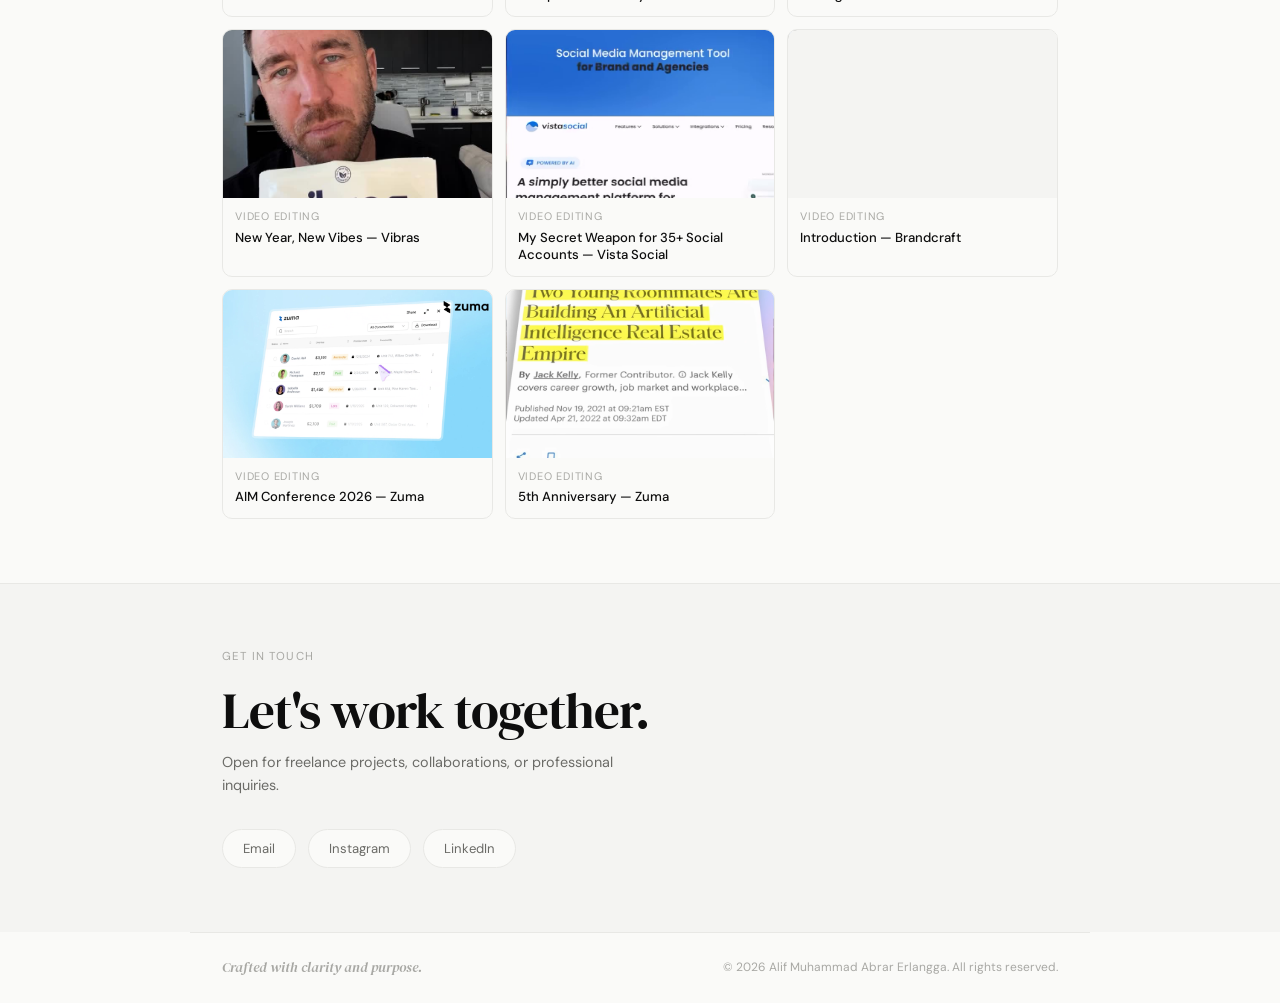
==== commit cde07886: "Update index.html" ====
--- a/index.html
+++ b/index.html
@@ -49,10 +49,6 @@
             <svg width="14" height="14" viewBox="0 0 24 24" fill="currentColor"><path d="M12 2.163c3.204 0 3.584.012 4.85.07 3.252.148 4.771 1.691 4.919 4.919.058 1.265.069 1.645.069 4.849 0 3.205-.012 3.584-.069 4.849-.149 3.225-1.664 4.771-4.919 4.919-1.266.058-1.644.07-4.85.07-3.204 0-3.584-.012-4.849-.07-3.26-.149-4.771-1.699-4.919-4.92-.058-1.265-.07-1.644-.07-4.849 0-3.204.013-3.583.07-4.849.149-3.227 1.664-4.771 4.919-4.919 1.266-.057 1.645-.069 4.849-.069zM12 0C8.741 0 8.333.014 7.053.072 2.695.272.273 2.69.073 7.052.014 8.333 0 8.741 0 12c0 3.259.014 3.668.072 4.948.2 4.358 2.618 6.78 6.98 6.98C8.333 23.986 8.741 24 12 24c3.259 0 3.668-.014 4.948-.072 4.354-.2 6.782-2.618 6.979-6.98.059-1.28.073-1.689.073-4.948 0-3.259-.014-3.667-.072-4.947-.196-4.354-2.617-6.78-6.979-6.98C15.668.014 15.259 0 12 0zm0 5.838a6.162 6.162 0 100 12.324 6.162 6.162 0 000-12.324zM12 16a4 4 0 110-8 4 4 0 010 8zm6.406-11.845a1.44 1.44 0 100 2.881 1.44 1.44 0 000-2.881z"/></svg>
             Instagram
           </a>
-          <a href="https://wa.me/6282291507173" target="_blank" class="btn-social">
-            <svg width="14" height="14" viewBox="0 0 24 24" fill="currentColor"><path d="M17.472 14.382c-.297-.149-1.758-.867-2.03-.967-.273-.099-.471-.148-.67.15-.197.297-.767.966-.94 1.164-.173.199-.347.223-.644.075-.297-.15-1.255-.463-2.39-1.475-.883-.788-1.48-1.761-1.653-2.059-.173-.297-.018-.458.13-.606.134-.133.298-.347.446-.52.149-.174.198-.298.298-.497.099-.198.05-.371-.025-.52-.075-.149-.669-1.612-.916-2.207-.242-.579-.487-.5-.669-.51-.173-.008-.371-.01-.57-.01-.198 0-.52.074-.792.372-.272.297-1.04 1.016-1.04 2.479 0 1.462 1.065 2.875 1.213 3.074.149.198 2.096 3.2 5.077 4.487.709.306 1.262.489 1.694.625.712.227 1.36.195 1.871.118.571-.085 1.758-.719 2.006-1.413.248-.694.248-1.289.173-1.413-.074-.124-.272-.198-.57-.347m-5.421 7.403h-.004a9.87 9.87 0 01-5.031-1.378l-.361-.214-3.741.982.998-3.648-.235-.374a9.86 9.86 0 01-1.51-5.26c.001-5.45 4.436-9.884 9.888-9.884 2.64 0 5.122 1.03 6.988 2.898a9.825 9.825 0 012.893 6.994c-.003 5.45-4.437 9.884-9.885 9.884m8.413-18.297A11.815 11.815 0 0012.05 0C5.495 0 .16 5.335.157 11.892c0 2.096.547 4.142 1.588 5.945L.057 24l6.305-1.654a11.882 11.882 0 005.683 1.448h.005c6.554 0 11.89-5.335 11.893-11.893a11.821 11.821 0 00-3.48-8.413z"/></svg>
-            WhatsApp
-          </a>
           <a href="mailto:alifsds5d@gmail.com" class="btn-social">
             <svg width="14" height="14" viewBox="0 0 24 24" fill="none" stroke="currentColor" stroke-width="1.8" stroke-linecap="round" stroke-linejoin="round"><rect x="2" y="4" width="20" height="16" rx="2"/><path d="M2 7l10 7 10-7"/></svg>
             Email
@@ -508,7 +504,6 @@
       <p class="contact-sub">Open for freelance projects, collaborations, or professional inquiries.</p>
       <div class="contact-links">
         <a href="mailto:alifsds5d@gmail.com" class="contact-link">Email</a>
-        <a href="https://wa.me/6282291507173" target="_blank" class="contact-link">WhatsApp</a>
         <a href="https://instagram.com/aliiffffffff" target="_blank" class="contact-link">Instagram</a>
         <a href="https://linkedin.com/in/alif-muhammad-abrar-erlangga-16650622a" target="_blank" class="contact-link">LinkedIn</a>
       </div>
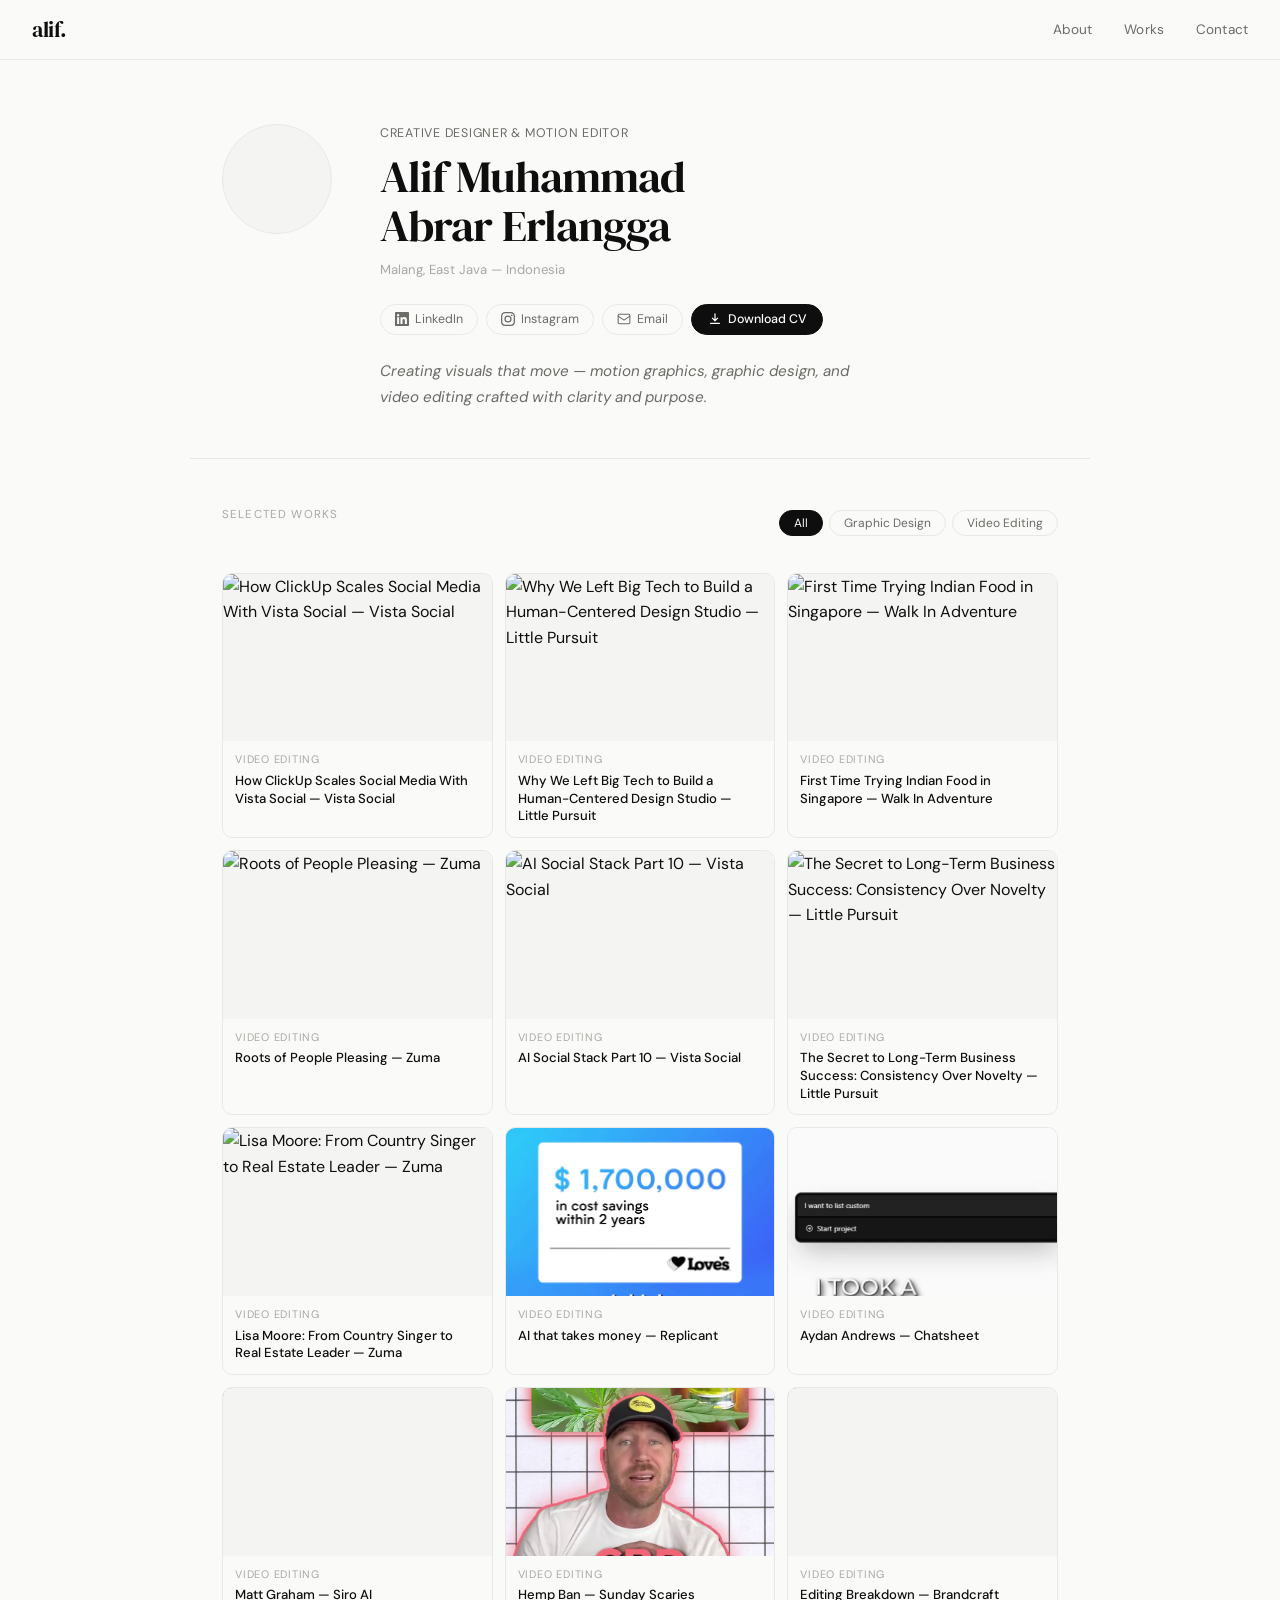
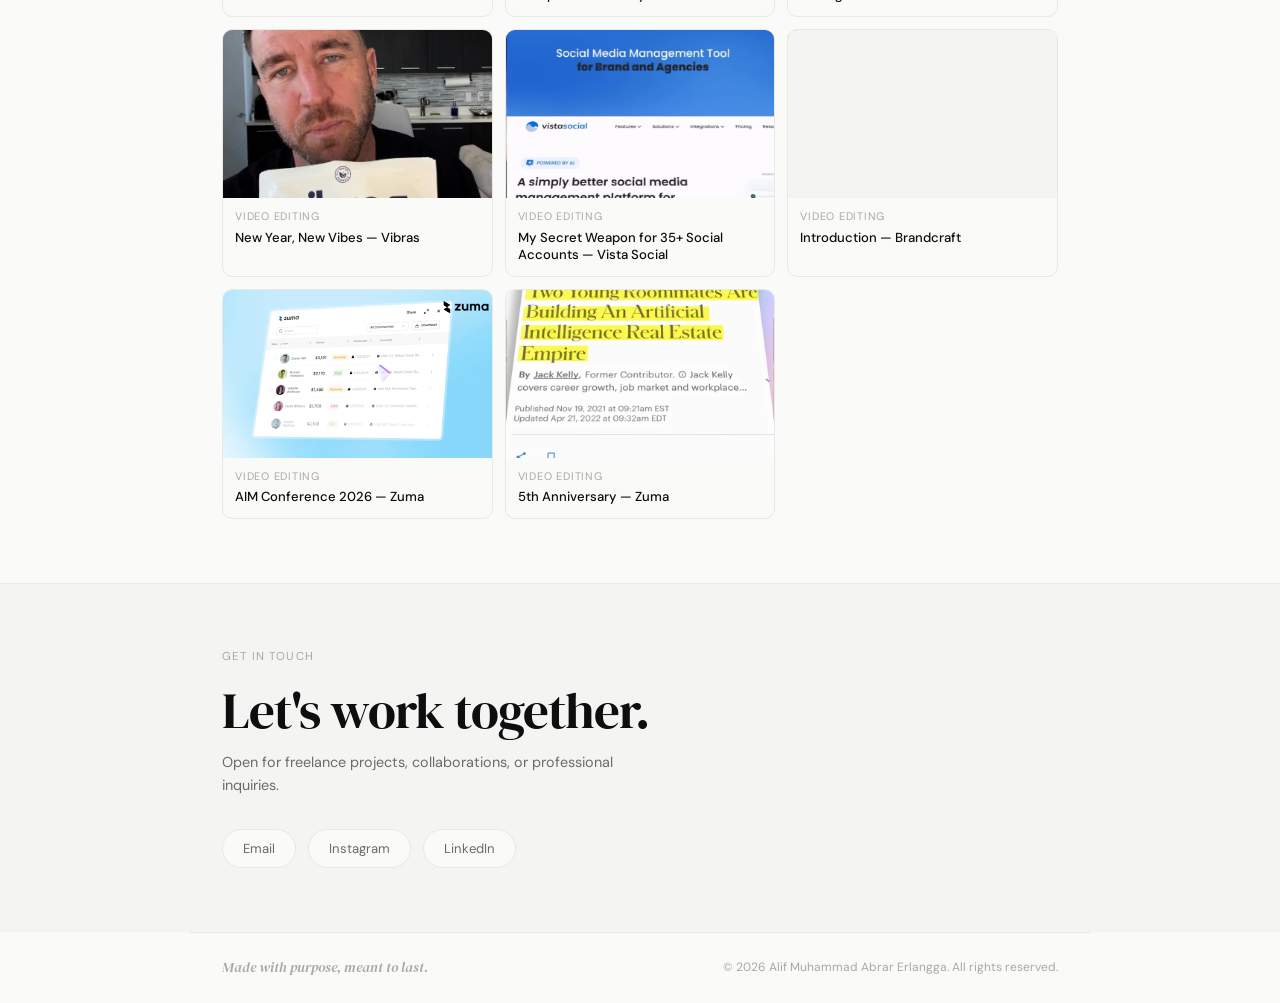
==== commit 76157bff: "Update index.html" ====
--- a/index.html
+++ b/index.html
@@ -512,7 +512,7 @@
 
   <!-- FOOTER -->
   <footer class="footer">
-    <p class="footer-craft">Crafted with clarity and purpose.</p>
+    <p class="footer-craft">Made with purpose, meant to last.</p>
     <p class="footer-copy">© 2026 Alif Muhammad Abrar Erlangga. All rights reserved.</p>
   </footer>
 
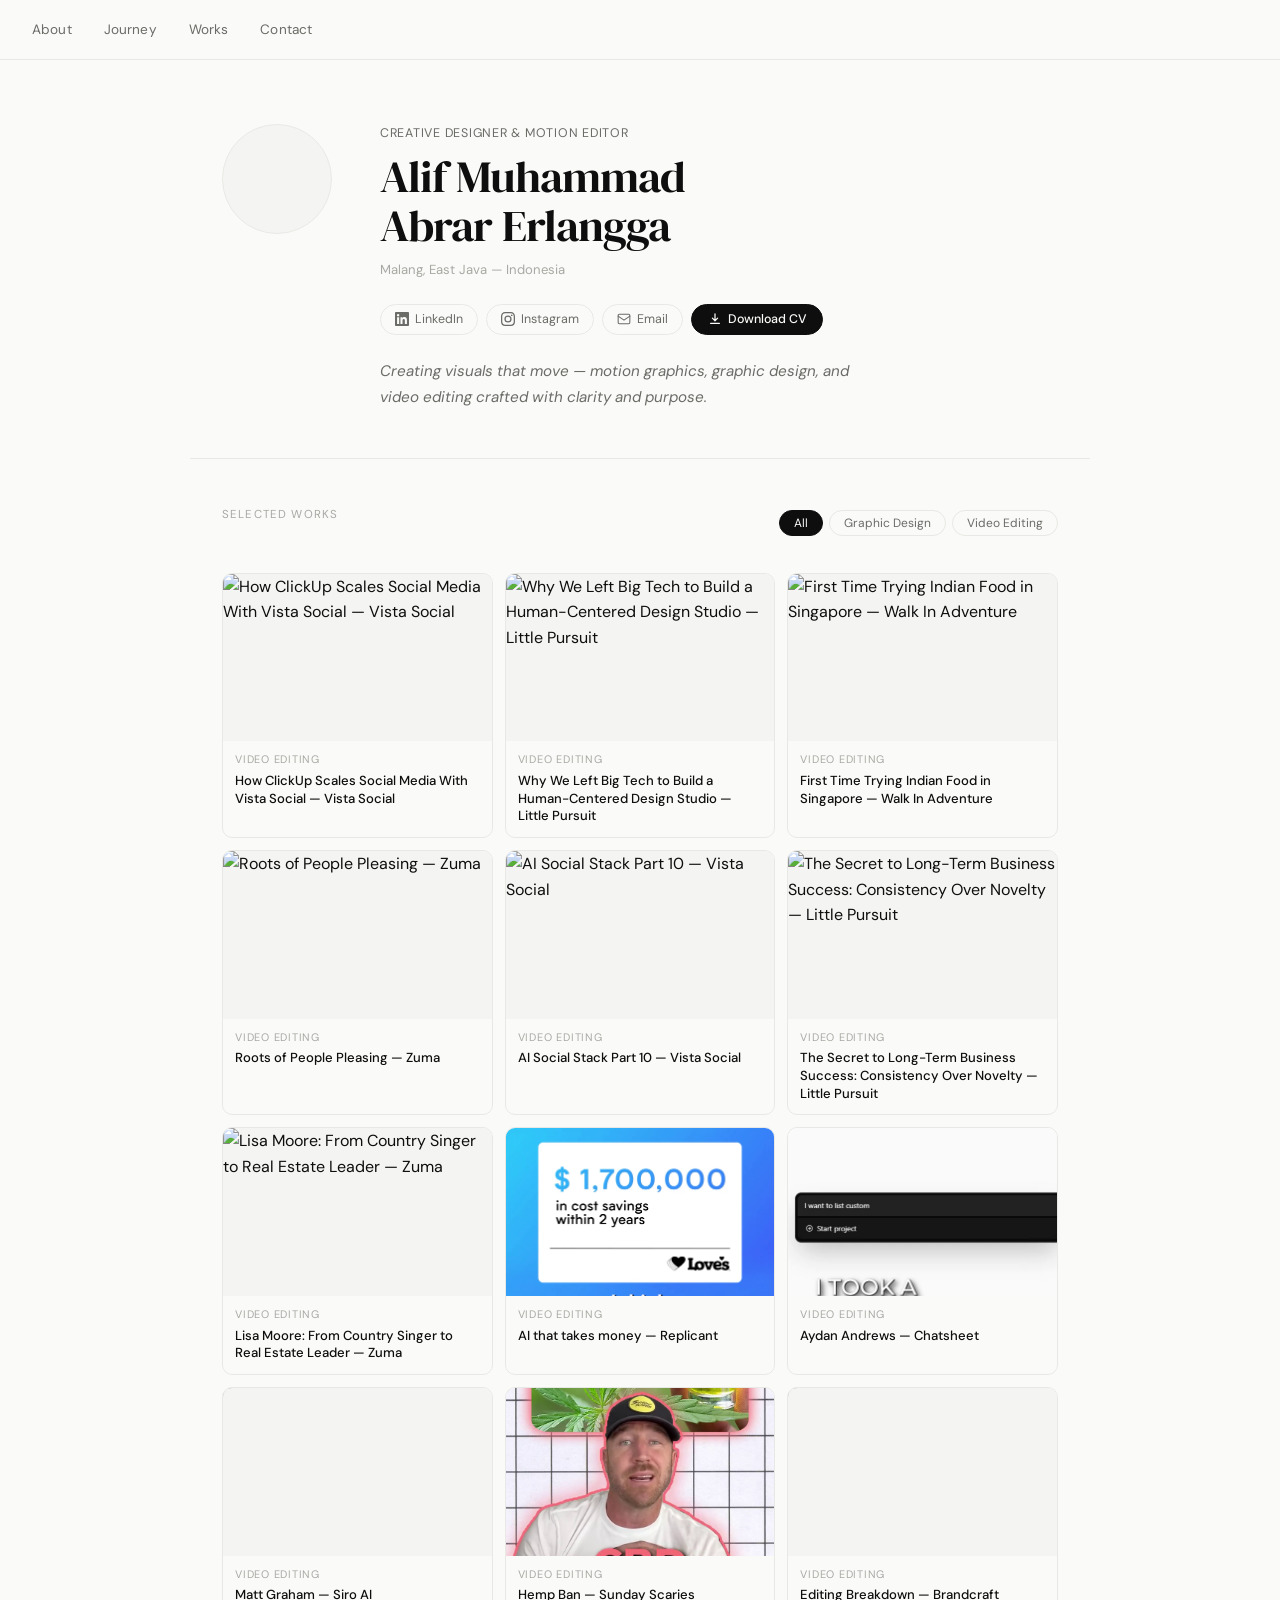
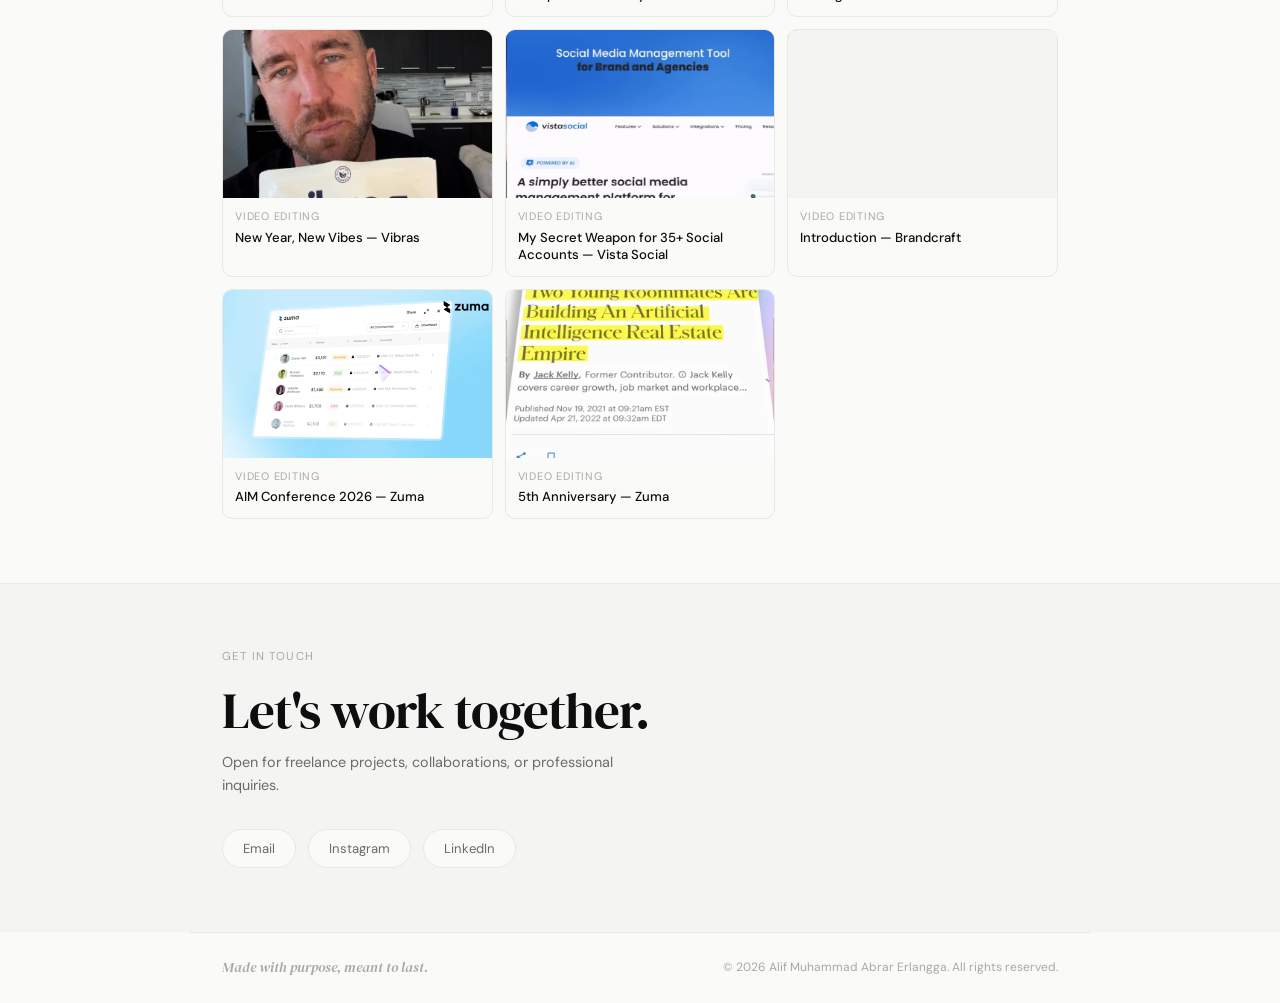
==== commit 09785d83: "Update index.html" ====
--- a/index.html
+++ b/index.html
@@ -3,7 +3,7 @@
 <head>
   <meta charset="UTF-8" />
   <meta name="viewport" content="width=device-width, initial-scale=1.0" />
-  <title>Alif Muhammad Abrar Erlangga — Creative Designer & Motion Editor</title>
+  <title>000portfolio000</title>
   <meta name="description" content="Portfolio of Alif Muhammad Abrar Erlangga — Creative Designer & Motion Editor based in Malang, Indonesia." />
   <link rel="stylesheet" href="style.css" />
   <link rel="stylesheet" href="lightbox.css" />
@@ -16,9 +16,9 @@
 
   <!-- NAVBAR -->
   <nav class="navbar" id="navbar">
-    <a href="#" class="nav-logo">alif.</a>
     <div class="nav-links">
       <a href="#about" class="nav-link">About</a>
+      <a href="journey.html" class="nav-link">Journey</a>
       <a href="#works" class="nav-link">Works</a>
       <a href="#contact" class="nav-link">Contact</a>
     </div>
